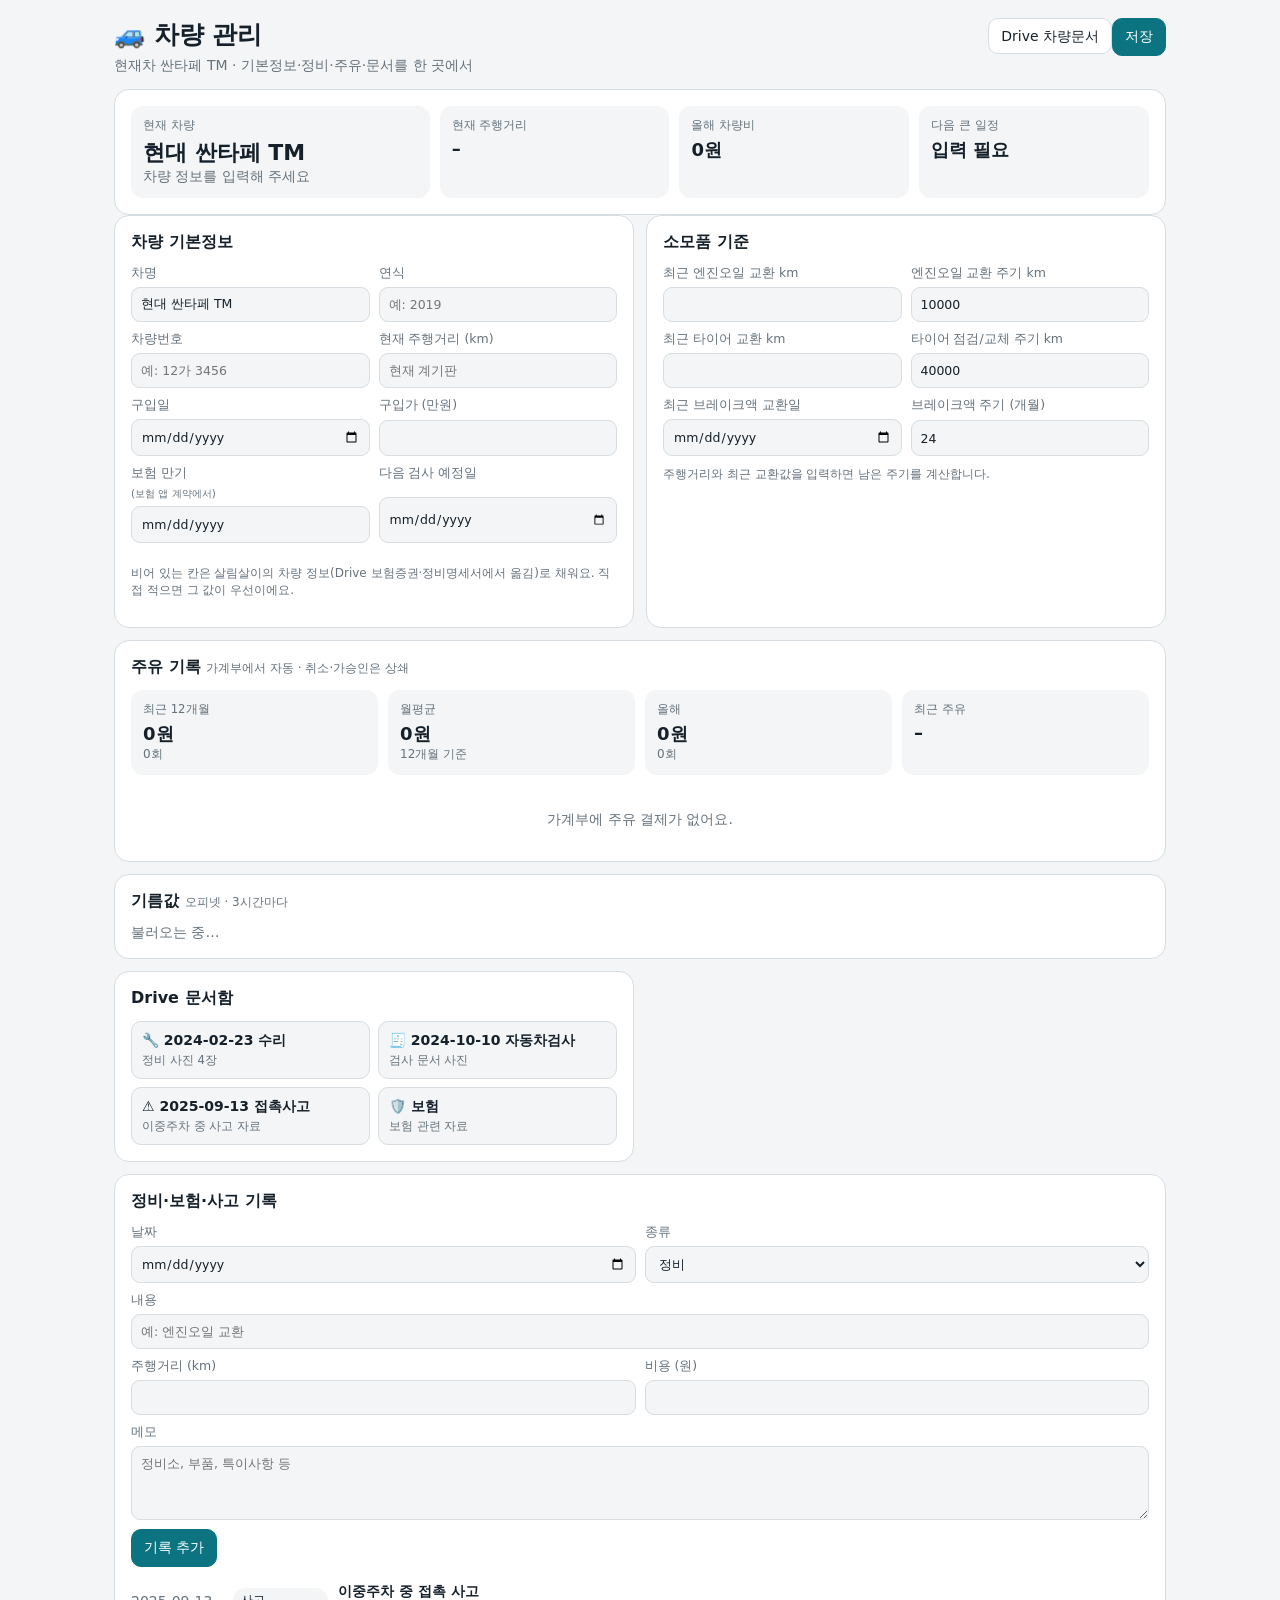
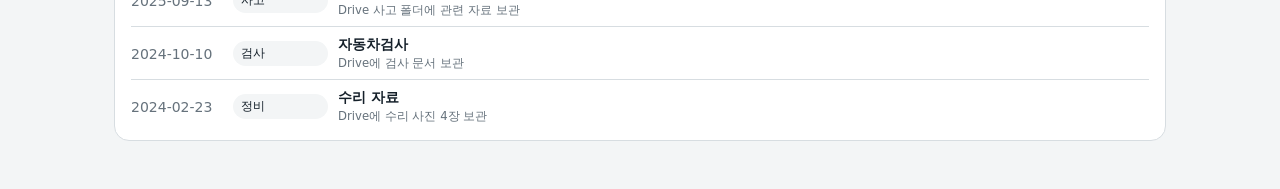
==== car.html @ ea266c2a "차량: 휴대폰에서 좌우로 넘치던 화면 고침(주유 요약·기름값·기록 줄 2열, 긴 주유소 이름 줄바꿈, 표 가로 스크롤) · 다음 검사 예정일을 공단 안내(검사 가능 기간 끝)에서 " ====
<!doctype html><html lang="ko"><head><meta charset="utf-8"><meta name="viewport" content="width=device-width,initial-scale=1"><title>차량 관리 · 상지홈</title><style>
:root{--bg:#f3f5f6;--card:#fff;--ink:#15202a;--muted:#66727c;--line:#d7dde1;--accent:#0c7480;--warn:#a85d20;--bad:#b43b34;color-scheme:light}
@media(prefers-color-scheme:dark){:root:not([data-theme="light"]){--bg:#0e1419;--card:#161e25;--ink:#e4eaee;--muted:#9aa7b1;--line:#2a3641;--accent:#4db8c2;--accent-ink:#0e1419;--warn:#e0a15d;--bad:#ee7a62;color-scheme:dark}}
:root[data-theme="dark"]{--bg:#0e1419;--card:#161e25;--ink:#e4eaee;--muted:#9aa7b1;--line:#2a3641;--accent:#4db8c2;--accent-ink:#0e1419;--warn:#e0a15d;--bad:#ee7a62;color-scheme:dark}
*{box-sizing:border-box}body{margin:0;background:var(--bg);color:var(--ink);font:14px system-ui,-apple-system,"Apple SD Gothic Neo","Malgun Gothic",sans-serif}.wrap{max-width:1080px;margin:auto;padding:18px 14px 48px}.top{display:flex;justify-content:space-between;gap:16px;align-items:flex-start;margin-bottom:14px}.top h1{margin:0 0 6px;font-size:25px}.top p{margin:0;color:var(--muted)}button,a.btn{border:1px solid var(--line);border-radius:10px;background:var(--card);color:var(--ink);padding:9px 12px;font:inherit;text-decoration:none;cursor:pointer}.primary{background:var(--accent)!important;color:var(--accent-ink,#fff)!important;border-color:var(--accent)!important}.grid{display:grid;grid-template-columns:repeat(12,1fr);gap:12px}.card{grid-column:span 12;background:var(--card);border:1px solid var(--line);border-radius:15px;padding:16px}.half{grid-column:span 6}.third{grid-column:span 4}@media(max-width:760px){.half,.third{grid-column:span 12}.top{display:block}.top .actions{margin-top:10px;display:flex;flex-wrap:wrap;gap:7px}}h2{font-size:16px;margin:0 0 12px}.hero{display:grid;grid-template-columns:1.3fr repeat(3,1fr);gap:10px}.metric{background:var(--bg);border-radius:12px;padding:12px}.metric small{display:block;color:var(--muted);margin-bottom:5px}.metric b{font-size:18px}.hero .vehicle b{font-size:22px}@media(max-width:760px){.hero{grid-template-columns:1fr 1fr}.hero .vehicle{grid-column:span 2}}.form{display:grid;grid-template-columns:repeat(2,minmax(0,1fr));gap:9px}.form label{display:grid;gap:5px;color:var(--muted);font-size:12.5px}.form input,.form select,.form textarea{width:100%;border:1px solid var(--line);border-radius:9px;background:var(--bg);color:var(--ink);padding:9px;font:inherit}.form textarea{min-height:74px;resize:vertical}.full{grid-column:1/-1}.row{display:flex;gap:8px;flex-wrap:wrap}.muted{color:var(--muted)}.timeline{display:grid;gap:8px}.event{display:grid;grid-template-columns:92px 95px 1fr auto;gap:10px;align-items:center;border-top:1px solid var(--line);padding-top:9px}.event:first-child{border-top:0;padding-top:0}.event time{font-variant-numeric:tabular-nums;color:var(--muted)}.pill{display:inline-flex;align-items:center;border-radius:999px;background:var(--bg);padding:4px 8px;font-size:12px}.event strong{display:block}.event small{color:var(--muted)}@media(max-width:680px){.event{grid-template-columns:84px 1fr}.event .pill{grid-column:2}.event .cost{grid-column:2}}.cost{font-weight:700;text-align:right}.good{color:var(--accent)}.warn{color:var(--warn)}.bad{color:var(--bad)}.docs{display:grid;grid-template-columns:repeat(2,1fr);gap:8px}.docs a{display:block;border:1px solid var(--line);border-radius:10px;padding:10px;text-decoration:none;color:var(--ink);background:var(--bg)}.docs a small{display:block;color:var(--muted);margin-top:3px}.plan{border-left:4px solid var(--accent);padding-left:13px}.plan h3{margin:0 0 5px}.plan p{margin:3px 0;color:var(--muted)}.plan .money{font-size:23px;font-weight:800;color:var(--ink)}.bar{height:8px;border-radius:8px;background:var(--bg);overflow:hidden;margin:8px 0}.bar i{height:100%;display:block;background:var(--accent)}.empty{color:var(--muted);padding:16px 0;text-align:center}.facts{display:grid;grid-template-columns:auto 1fr;gap:3px 12px;margin:12px 0 0;font-size:12.5px}.facts dt{color:var(--muted)}.facts dd{margin:0}.fuel table{width:100%;border-collapse:collapse;font-size:13px}.fuel th{text-align:left;color:var(--muted);font-weight:600;font-size:12px;padding:5px 6px;border-bottom:1px solid var(--line)}.fuel td{padding:5px 6px;border-top:1px solid var(--line);font-variant-numeric:tabular-nums}.fuel td.r,.fuel th.r{text-align:right}.fuel .wrapx{max-height:360px;overflow:auto}.del{padding:5px 8px;font-size:12px}.foot{margin-top:10px;color:var(--muted);font-size:12px}
#heroCard.withphoto{display:grid;grid-template-columns:300px 1fr;gap:10px;align-items:stretch}.photo{margin:0;background:#0b0f13;border-radius:12px;overflow:hidden;position:relative;min-height:150px}.photo img{display:block;width:100%;height:100%;max-height:190px;object-fit:contain}.photo figcaption{position:absolute;left:0;right:0;bottom:0;padding:3px 7px;font-size:10.5px;color:#cfd6db;background:rgba(0,0,0,.55);white-space:nowrap;overflow:hidden;text-overflow:ellipsis}.photo figcaption a{color:inherit}@media(max-width:760px){#heroCard.withphoto{grid-template-columns:1fr}.photo img{height:170px}}
.wrapx{overflow-x:auto;max-width:100%}.event>*{min-width:0}.event strong,.event small{overflow-wrap:anywhere}@media(max-width:620px){html,body{overflow-x:hidden}#fuelSum,#gas .hero{grid-template-columns:1fr 1fr!important}#gas .hero>.metric:last-child{grid-column:span 2}.event{grid-template-columns:auto minmax(0,1fr)!important}.event>:nth-child(n+3){grid-column:2}#gas .event{grid-template-columns:auto minmax(0,1fr) auto!important}#gas .event>:nth-child(3){grid-column:auto}}</style></head><body><div class="wrap">
<header class="top"><div><h1>🚙 차량 관리</h1><p>현재차 싼타페 TM · 기본정보·정비·주유·문서를 한 곳에서</p></div><div class="actions"><a class="btn" href="https://drive.google.com/drive/folders/1-2au3-GEHLOL2vjOGSIcdPZYxBs-FfUP" target="_blank" rel="noopener">Drive 차량문서</a><button id="save" class="primary" type="button">저장</button></div></header>
<section class="card" id="heroCard"><figure class="photo" id="photo" hidden><img id="photoImg" alt="" loading="lazy"><figcaption id="photoCap"></figcaption></figure><div class="hero"><div class="metric vehicle"><small>현재 차량</small><b id="vName">현대 싼타페 TM</b><div class="muted" id="vSub">차량 정보를 입력해 주세요</div></div><div class="metric"><small>현재 주행거리</small><b id="mKm">–</b></div><div class="metric"><small>올해 차량비</small><b id="mCost">0원</b></div><div class="metric"><small>다음 큰 일정</small><b id="mNext">입력 필요</b></div></div></section>
<div class="grid">
<section class="card half"><h2>차량 기본정보</h2><div class="form"><label>차명<input id="name" value="현대 싼타페 TM"></label><label>연식<input id="year" inputmode="numeric" placeholder="예: 2019"></label><label>차량번호<input id="plate" placeholder="예: 12가 3456"></label><label>현재 주행거리 (km)<input id="km" type="number" step="100" placeholder="현재 계기판"></label><label>구입일<input id="bought" type="date"></label><label>구입가 (만원)<input id="buyPrice" type="number" step="10"></label><label>보험 만기 <small>(보험 앱 계약에서)</small><input id="insuranceEnd" type="date" readonly title="보험·보장 앱의 자동차보험 계약에서 가져와요"></label><label>다음 검사 예정일<input id="inspectionNext" type="date"></label></div><dl class="facts" id="facts"></dl><p class="foot">비어 있는 칸은 살림살이의 차량 정보(Drive 보험증권·정비명세서에서 옮김)로 채워요. 직접 적으면 그 값이 우선이에요.</p></section>
<section class="card half"><h2>소모품 기준</h2><div class="form"><label>최근 엔진오일 교환 km<input id="oilKm" type="number" step="100"></label><label>엔진오일 교환 주기 km<input id="oilEvery" type="number" step="500" value="10000"></label><label>최근 타이어 교환 km<input id="tireKm" type="number" step="100"></label><label>타이어 점검/교체 주기 km<input id="tireEvery" type="number" step="1000" value="40000"></label><label>최근 브레이크액 교환일<input id="brakeDate" type="date"></label><label>브레이크액 주기 (개월)<input id="brakeMonths" type="number" step="6" value="24"></label></div><p class="foot" id="maintHint">주행거리를 입력하면 남은 km를 계산합니다.</p></section>
<section class="card"><h2>주유 기록 <small class="muted" style="font-weight:400;font-size:12px">가계부에서 자동 · 취소·가승인은 상쇄</small></h2><div class="hero" id="fuelSum" style="grid-template-columns:repeat(4,1fr)"></div><div id="fuelMonths" class="row" style="margin:10px 0"></div><div id="fuel" class="fuel"></div></section>
<section class="card" id="gasCard"><h2>기름값 <small class="muted" style="font-weight:400;font-size:12px" id="gasAt">오피넷 · 3시간마다</small></h2><div id="gas" class="muted">불러오는 중…</div></section>
<section class="card half"><h2>Drive 문서함</h2><div class="docs"><a href="https://drive.google.com/drive/folders/18yjfYc2rcGBBI8PC6Z0bxqDuGfOh4yv8" target="_blank" rel="noopener"><b>🔧 2024-02-23 수리</b><small>정비 사진 4장</small></a><a href="https://drive.google.com/drive/folders/1lXQfazaVj2HcWOAPhGES50J_a03p-rsW" target="_blank" rel="noopener"><b>🧾 2024-10-10 자동차검사</b><small>검사 문서 사진</small></a><a href="https://drive.google.com/drive/folders/129gYypBc62s1iFyVO2I1p5tGKuO8zocn" target="_blank" rel="noopener"><b>⚠️ 2025-09-13 접촉사고</b><small>이중주차 중 사고 자료</small></a><a href="https://drive.google.com/drive/folders/1CTnV4axRnRHpMFiMWh-sFeSYUdoZ6QjY" target="_blank" rel="noopener"><b>🛡️ 보험</b><small>보험 관련 자료</small></a></div></section>
<section class="card"><h2>정비·보험·사고 기록</h2><div class="form"><label>날짜<input id="rDate" type="date"></label><label>종류<select id="rType"><option>정비</option><option>소모품</option><option>보험</option><option>검사</option><option>세금</option><option>세차</option><option>사고</option><option>기타</option></select></label><label class="full">내용<input id="rTitle" placeholder="예: 엔진오일 교환"></label><label>주행거리 (km)<input id="rKm" type="number" step="100"></label><label>비용 (원)<input id="rCost" type="number" step="1000"></label><label class="full">메모<textarea id="rNote" placeholder="정비소, 부품, 특이사항 등"></textarea></label><div class="full row"><button id="addRecord" class="primary" type="button">기록 추가</button></div></div><div class="timeline" id="records" style="margin-top:16px"></div></section>
</div></div><script>
(()=>{
const $=id=>document.getElementById(id), won=v=>Math.round(+v||0).toLocaleString('ko-KR')+'원', man=v=>Math.round(+v||0).toLocaleString('ko-KR')+'만원';
const DRIVE_ROOT='https://drive.google.com/drive/folders/1-2au3-GEHLOL2vjOGSIcdPZYxBs-FfUP';
const seedRecords=[
 {id:'drive-repair-20240223',date:'2024-02-23',type:'정비',title:'수리 자료',km:null,cost:0,note:'Drive에 수리 사진 4장 보관',locked:true},
 {id:'drive-inspect-20241010',date:'2024-10-10',type:'검사',title:'자동차검사',km:null,cost:0,note:'Drive에 검사 문서 보관',locked:true},
 {id:'drive-accident-20250913',date:'2025-09-13',type:'사고',title:'이중주차 중 접촉 사고',km:null,cost:0,note:'Drive 사고 폴더에 관련 자료 보관',locked:true}
];
let state={vehicle:{name:'현대 싼타페 TM',year:'',plate:'',km:'',bought:'',buyPrice:'',insuranceEnd:'',inspectionNext:'',oilKm:'',oilEvery:10000,tireKm:'',tireEvery:40000,brakeDate:'',brakeMonths:24},records:[]};
/* 보험 만기·차량 가치·차량비·기본정보(살림살이 items)·주유(가계부)는 DB 원본에서 읽음 (여기서 따로 적지 않음) */
let DBV={insEnd:'',insName:'',value:null,cost:null,costN:0,item:null,fuel:[]};
const FUEL=/(주유|오일뱅크|에너지|칼텍스|s-?oil|에쓰오일|현대오일|알뜰|lpg|충전소)/i;
const fields=['name','year','plate','km','bought','buyPrice','inspectionNext','oilKm','oilEvery','tireKm','tireEvery','brakeDate','brakeMonths'];
function daysUntil(d){if(!d)return null;const t=new Date(),x=new Date(d+'T00:00:00');t.setHours(0,0,0,0);return Math.round((x-t)/864e5)}
function addMonths(d,m){if(!d)return null;const x=new Date(d+'T00:00:00');x.setMonth(x.getMonth()+(+m||0));return x.toISOString().slice(0,10)}
function itemRecords(){const s=(DBV.item&&DBV.item.specs)||{};return [...(s.history||[]).filter(h=>!seedRecords.some(r=>r.date===h.d)).map((h,i)=>({id:'item-h'+i,date:h.d,type:/사고/.test(h.t)?'사고':/검사/.test(h.t)?'검사':'정비',title:h.t,km:null,cost:0,note:'살림살이 차량 이력',locked:true})),...(s.odometer||[]).map((o,i)=>({id:'item-o'+i,date:o.d,type:'주행거리',title:'계기판 '+Number(o.km).toLocaleString('ko-KR')+' km',km:o.km,cost:0,note:o.src||'',locked:true}))]}
function allRecords(){const user=(state.records||[]).filter(x=>!seedRecords.some(s=>s.id===x.id)&&x.type!=='주유');return [...seedRecords,...itemRecords(),...user].sort((a,b)=>(b.date||'').localeCompare(a.date||''))}
/* 살림살이 차량 정보로 빈 칸 채우기 (직접 입력값 우선) */
function itemDefaults(){const it=DBV.item;if(!it)return{};const s=it.specs||{},od=(s.odometer||[]).slice().sort((a,b)=>String(b.d).localeCompare(String(a.d)))[0];return{name:it.name||'',year:String(s.model_year||'').match(/\d{4}/)?.[0]||'',plate:s.plate||'',km:od?String(od.km):'',bought:it.acquired_on||'',buyPrice:it.price_paid?String(Math.round(it.price_paid/1e4)):'',inspectionNext:(String(s.inspection_window||'').split('~')[1]||'').trim()}}
function readForm(){fields.forEach(k=>state.vehicle[k]=$(k).value);state.vehicle.insuranceEnd=DBV.insEnd}
function writeForm(){const d=itemDefaults();fields.forEach(k=>$(k).value=(state.vehicle[k]!==''&&state.vehicle[k]!=null&&!(k==='name'&&state.vehicle[k]==='현대 싼타페 TM'&&d.name))?state.vehicle[k]:(d[k]??state.vehicle[k]??''));$('insuranceEnd').value=DBV.insEnd||'';
 const s=(DBV.item&&DBV.item.specs)||{};const F=[['차종',s.model],['트림',s.trim],['구동',s.drive],['옵션',s.options],['루프 캐리어',s.roof_carrier],['차대번호',s.vin],['최초등록',s.first_registered],['연료',s.fuel],['승차',s.seats],['보험',s.insurance],['차량가액',s.insured_value]].filter(x=>x[1]);$('facts').innerHTML=F.map(([k,v])=>`<dt>${k}</dt><dd>${escapeHtml(v)}</dd>`).join('');
 /* 차 사진: 살림살이 차량 specs.photo (URL·출처는 DB에만) */
 const p=s.photo,ok=p&&/^https:\/\//.test(p.url||'');$('photo').hidden=!ok;$('heroCard').classList.toggle('withphoto',!!ok);
 if(ok){$('photoImg').src=p.url;$('photoImg').alt=p.note||'차량 사진';const by=[p.author,p.license,p.source].filter(Boolean).map(escapeHtml).join(' · ');$('photoCap').innerHTML=(/^https:\/\//.test(p.page||'')?`<a href="${escapeHtml(p.page)}" target="_blank" rel="noopener">사진: ${by}</a>`:`사진: ${by}`);$('photoCap').title=p.note||''}}
/* 주유: 가계부 '교통·차량' 중 주유소 결제. 같은 날 같은 금액의 취소(+)·가승인은 상쇄 */
function fuelRows(){const L=DBV.fuel.slice(),neg=L.filter(x=>x.amount<0),pos=L.filter(x=>x.amount>0);const used=new Set();pos.forEach(p=>{const i=neg.findIndex((n,j)=>!used.has(j)&&n.amount===-p.amount&&Math.abs(new Date(n.occurred_on)-new Date(p.occurred_on))<=3*864e5);if(i>=0)used.add(i)});return neg.filter((n,j)=>!used.has(j)&&!/가승인|\(취소/.test(n.memo||'')).sort((a,b)=>b.occurred_on.localeCompare(a.occurred_on))}
function renderFuel(){const R=fuelRows(),t=new Date(),y1=new Date(t.getFullYear()-1,t.getMonth(),t.getDate()).toISOString().slice(0,10),yr=String(t.getFullYear());
 const last12=R.filter(r=>r.occurred_on>=y1),sum=a=>-a.reduce((s,r)=>s+r.amount,0),months={};R.forEach(r=>{const m=r.occurred_on.slice(0,7);months[m]=(months[m]||0)-r.amount});
 $('fuelSum').innerHTML=[['최근 12개월',won(sum(last12)),last12.length+'회'],['월평균',won(sum(last12)/12),'12개월 기준'],['올해',won(sum(R.filter(r=>r.occurred_on.startsWith(yr)))),R.filter(r=>r.occurred_on.startsWith(yr)).length+'회'],['최근 주유',R[0]?R[0].occurred_on:'–',R[0]?won(-R[0].amount):'']].map(([k,v,d])=>`<div class="metric"><small>${k}</small><b>${v}</b><div class="muted" style="font-size:12px">${d}</div></div>`).join('');
 $('fuelMonths').innerHTML=Object.entries(months).sort((a,b)=>b[0].localeCompare(a[0])).slice(0,12).map(([m,v])=>`<span class="pill">${m.slice(2).replace('-','.')} ${Math.round(v/1e4)}만</span>`).join('');
 $('fuel').innerHTML=R.length?`<div class="wrapx"><table><thead><tr><th>날짜</th><th>주유소</th><th>결제</th><th class="r">금액</th></tr></thead><tbody>${R.map(r=>`<tr><td>${r.occurred_on}</td><td>${escapeHtml((r.memo||'').replace(/\s*\(.*?\)\s*$/,''))}</td><td class="muted">${escapeHtml(r.pay_method||'')}</td><td class="r">${won(-r.amount)}</td></tr>`).join('')}</tbody></table></div>`:'<div class="empty">가계부에 주유 결제가 없어요.</div>'}
async function load(){
  try{const hh=parent&&parent.__hh;if(hh&&hh.sb){const r=await hh.sb.from('app_state').select('data').eq('app','car').eq('key','inputs').maybeSingle();if(r.data&&r.data.data){const{upgrade,...d}=r.data.data;state={...state,...d,vehicle:{...state.vehicle,...(d.vehicle||{})}}}}else{const x=JSON.parse(localStorage.getItem('hh-car-v1')||'null');if(x){const{upgrade,...d}=x;state={...state,...d,vehicle:{...state.vehicle,...(d.vehicle||{})}}}}}catch(e){console.warn(e)}
  try{const hh=parent&&parent.__hh;if(hh&&hh.sb){const sb=hh.sb,y=new Date().getFullYear()+'-01-01';
    const [c,t,a]=await Promise.all([sb.from('contracts').select('title,end_date,meta').eq('kind','insurance'),sb.from('transactions').select('amount,memo,category_id,occurred_on').eq('category_id',4).gte('occurred_on',y),sb.from('accounts').select('id,meta').eq('kind','other')]);
    const ins=(c.data||[]).filter(x=>(x.meta||{}).type==='자동차'&&(x.meta||{}).ours!==false).sort((p,q)=>String(p.end_date).localeCompare(String(q.end_date)))[0];if(ins){DBV.insEnd=ins.end_date||'';DBV.insName=ins.title}
    /* 차량비: 가계부 '교통·차량' 중 대중교통 제외 */
    const car=(t.data||[]).filter(x=>x.amount<0&&!/(코레일|korail|srt|지하철|버스|택시|카카오\s*t|티머니|캐시비|대중교통)/i.test(x.memo||''));DBV.cost=-car.reduce((s,x)=>s+x.amount,0);DBV.costN=car.length;
    const y2=(new Date().getFullYear()-2)+'-01-01';const [it,fu]=await Promise.all([sb.from('items').select('id,name,acquired_on,price_paid,specs').eq('category','자동차').neq('status','판매함').order('id').limit(1),sb.from('transactions').select('amount,memo,occurred_on,pay_method').eq('category_id',4).gte('occurred_on',y2)]);
    DBV.item=(it.data||[])[0]||null;DBV.fuel=(fu.data||[]).filter(x=>FUEL.test(x.memo||''));
    const acc=(a.data||[]).find(x=>(x.meta||{}).sim==='car');if(acc){const b=await sb.from('balances').select('amount,as_of').eq('account_id',acc.id).order('as_of',{ascending:false}).limit(1);if(b.data&&b.data[0])DBV.value=+b.data[0].amount}}}catch(e){console.warn(e)}
  writeForm();render();
}
async function save(){readForm();delete state.upgrade;try{localStorage.setItem('hh-car-v1',JSON.stringify(state))}catch(e){}try{const hh=parent&&parent.__hh;if(hh&&hh.sb)await hh.sb.from('app_state').upsert({app:'car',key:'inputs',data:state,updated_at:new Date().toISOString()})}catch(e){console.warn(e)}render();const b=$('save'),old=b.textContent;b.textContent='저장됨';setTimeout(()=>b.textContent=old,900)}
function render(){readForm();const v=state.vehicle,km=+v.km||0,records=allRecords(),yr=String(new Date().getFullYear());
 $('vName').textContent=v.name||'현대 싼타페 TM';$('vSub').textContent=[v.year?`${v.year}년식`:null,v.plate||null].filter(Boolean).join(' · ')||'차량 정보를 입력해 주세요';$('mKm').textContent=km?km.toLocaleString('ko-KR')+' km':'–';
 const yearCost=DBV.cost!=null?DBV.cost:records.filter(r=>(r.date||'').startsWith(yr)).reduce((s,r)=>s+(+r.cost||0),0);$('mCost').textContent=won(yearCost);$('mCost').title=DBV.cost!=null?`가계부 '교통·차량' ${DBV.costN}건 (대중교통 제외)`:'';
 const future=[DBV.insEnd&&{d:DBV.insEnd,t:'보험'},v.inspectionNext&&{d:v.inspectionNext,t:'검사'},addMonths(v.brakeDate,v.brakeMonths)&&{d:addMonths(v.brakeDate,v.brakeMonths),t:'브레이크액'}].filter(Boolean).filter(x=>daysUntil(x.d)>=0).sort((a,b)=>a.d.localeCompare(b.d))[0];$('mNext').textContent=future?`${future.t} D-${daysUntil(future.d)}`:'입력 필요';
 const hints=[];if(km&&v.oilKm)hints.push(`엔진오일 ${Math.max(0,(+v.oilKm||0)+(+v.oilEvery||10000)-km).toLocaleString()}km 남음`);if(km&&v.tireKm)hints.push(`타이어 ${Math.max(0,(+v.tireKm||0)+(+v.tireEvery||40000)-km).toLocaleString()}km 남음`);if(v.brakeDate){const d=addMonths(v.brakeDate,v.brakeMonths);hints.push(`브레이크액 ${d} 예정`)}$('maintHint').textContent=hints.length?hints.join(' · '):'주행거리와 최근 교환값을 입력하면 남은 주기를 계산합니다.';
 renderFuel();renderGas();
 $('records').innerHTML=records.length?records.map(r=>`<div class="event"><time>${r.date||'날짜 없음'}</time><span class="pill">${r.type||'기타'}</span><div><strong>${escapeHtml(r.title||'기록')}</strong><small>${[r.km?Number(r.km).toLocaleString()+' km':null,r.note||null].filter(Boolean).join(' · ')}</small></div><div class="cost">${+r.cost?won(r.cost):''}${r.locked?'':` <button class="del" data-del="${r.id}" type="button">삭제</button>`}</div></div>`).join(''):'<div class="empty">기록이 없습니다.</div>';
}
/* 기름값: 서버 함수 fuel-prices(오피넷) — 내 차 연료(살림살이 차량 specs.fuel) 기준 경기 평균과 집·회사 근처 싼 곳, 그 차이로 아낄 수 있는 돈 */
let GAS=null,gasErr='';
async function loadGas(){try{const hh=parent&&parent.__hh;if(!hh||!hh.sb||!hh.sb.functions)return;const r=await hh.sb.functions.invoke('fuel-prices',{body:{}});if(r.error||!r.data||r.data.error){gasErr=(r.data&&r.data.error)||'불러오지 못함';}else GAS=r.data}catch(e){gasErr='불러오지 못함'}renderGas()}
function renderGas(){const el=$('gas');if(!el)return;if(!GAS){el.textContent=gasErr?(/OPINET_API_KEY/.test(gasErr)?'오피넷 키 등록 전이에요.':'기름값을 불러오지 못했어요. 잠시 뒤 다시 열어 주세요.'):'불러오는 중…';return}
 const fuelTxt=String(((DBV.item&&DBV.item.specs)||{}).fuel||''),codes=/경유|디젤|diesel/i.test(fuelTxt)?['D047']:/휘발유|가솔린|gasoline/i.test(fuelTxt)?['B027']:['D047','B027'];
 const R=fuelRows(),t=new Date(),y1=new Date(t.getFullYear()-1,t.getMonth(),t.getDate()).toISOString().slice(0,10),monthly=-R.filter(r=>r.occurred_on>=y1).reduce((a,r)=>a+r.amount,0)/12;
 $('gasAt').textContent=`오피넷 · ${new Date(GAS.at).toLocaleString('ko-KR',{month:'numeric',day:'numeric',hour:'2-digit',minute:'2-digit'})} 기준`;
 el.innerHTML=codes.map(cd=>{const nm=GAS.products[cd],gg=(GAS.gyeonggi||{})[cd],na=(GAS.national||{})[cd],ref=(gg||na||{}).price;
  const best=GAS.places.flatMap(p=>(p[cd]||[]).map(o=>({...o,where:p.k==='home'?'집 근처':'회사 근처'}))).sort((x,y)=>x.price-y.price);
  const low=best[0],liters=ref?monthly/ref:0,save=low&&ref?Math.max(0,(ref-low.price)*liters):0;
  const list=GAS.places.map(p=>`<div style="margin-top:8px"><b>${p.k==='home'?'🏠 집 근처':'🏢 회사 근처'}</b> <small class="muted">반경 5km 싼 순</small>${(p[cd]||[]).slice(0,3).map(o=>`<div class="event" style="grid-template-columns:auto 1fr auto"><time>${won(o.price)}</time><div><strong>${escapeHtml(o.name)}</strong><small>${escapeHtml(o.brand||'')} · ${o.km}km${ref?` · 경기 평균보다 ${o.price<=ref?'−':'+'}${Math.abs(ref-o.price)}원`:''}</small></div><a class="btn" href="https://map.kakao.com/link/search/${encodeURIComponent(o.name)}" target="_blank" rel="noopener">지도</a></div>`).join('')||'<small class="muted">정보 없음</small>'}</div>`).join('');
  return `<div class="hero" style="grid-template-columns:repeat(3,1fr)"><div class="metric"><small>${nm} 경기 평균</small><b>${gg?won(gg.price):'–'}</b><small>${gg&&gg.diff?(gg.diff>0?'▲':'▼')+Math.abs(gg.diff)+'원 (전일)':''}</small></div><div class="metric"><small>전국 평균</small><b>${na?won(na.price):'–'}</b></div><div class="metric"><small>가장 싼 곳 · ${low?low.where:''}</small><b>${low?won(low.price):'–'}</b><small>${save>=1000?`여기서 넣으면 월 약 ${won(Math.round(save/100)*100)} 아낌`:''}</small></div></div>${list}`}).join('<hr style="border:0;border-top:1px solid var(--line);margin:12px 0">');}
function escapeHtml(s){return String(s??'').replace(/[&<>\"]/g,c=>({'&':'&amp;','<':'&lt;','>':'&gt;','\"':'&quot;'}[c]||c))}
$('addRecord').onclick=async()=>{const title=$('rTitle').value.trim();if(!title){alert('내용을 입력해 주세요.');return}state.records=state.records||[];state.records.push({id:'r'+Date.now(),date:$('rDate').value||new Date().toISOString().slice(0,10),type:$('rType').value,title,km:+$('rKm').value||null,cost:+$('rCost').value||0,note:$('rNote').value.trim()});['rTitle','rKm','rCost','rNote'].forEach(id=>$(id).value='');await save()};
$('records').onclick=async e=>{const b=e.target.closest('[data-del]');if(!b)return;state.records=(state.records||[]).filter(r=>r.id!==b.dataset.del);await save()};
$('save').onclick=save;document.querySelectorAll('input,select,textarea').forEach(el=>el.addEventListener('change',render));load();loadGas();
})();
</script><script>/* 좌우 스와이프: 같은 메뉴의 옆 탭으로(셸 __hh.swipe) — 가로 스크롤 영역·입력칸·화면 가장자리에서는 무시 */(()=>{let x0,y0,t0,ok=false;const hs=el=>{for(;el&&el!==document.body;el=el.parentElement){const s=getComputedStyle(el);if(/(auto|scroll)/.test(s.overflowX)&&el.scrollWidth>el.clientWidth+2)return true}return false};
addEventListener("touchstart",e=>{if(e.touches.length!==1){ok=false;return}const t=e.touches[0];ok=t.clientX>16&&t.clientX<innerWidth-16&&!e.target.closest("input,textarea,select,[data-no-swipe],.sheet,dialog[open]")&&!hs(e.target);x0=t.clientX;y0=t.clientY;t0=Date.now()},{passive:true});
addEventListener("touchend",e=>{if(!ok)return;ok=false;const t=e.changedTouches[0],dx=t.clientX-x0,dy=t.clientY-y0;if(Math.abs(dx)<60||Math.abs(dy)>Math.abs(dx)*0.7||Date.now()-t0>700)return;try{const h=parent.__hh;if(h&&h.swipe)h.swipe(dx<0?"next":"prev")}catch(_){}},{passive:true})})();</script>
</body></html>
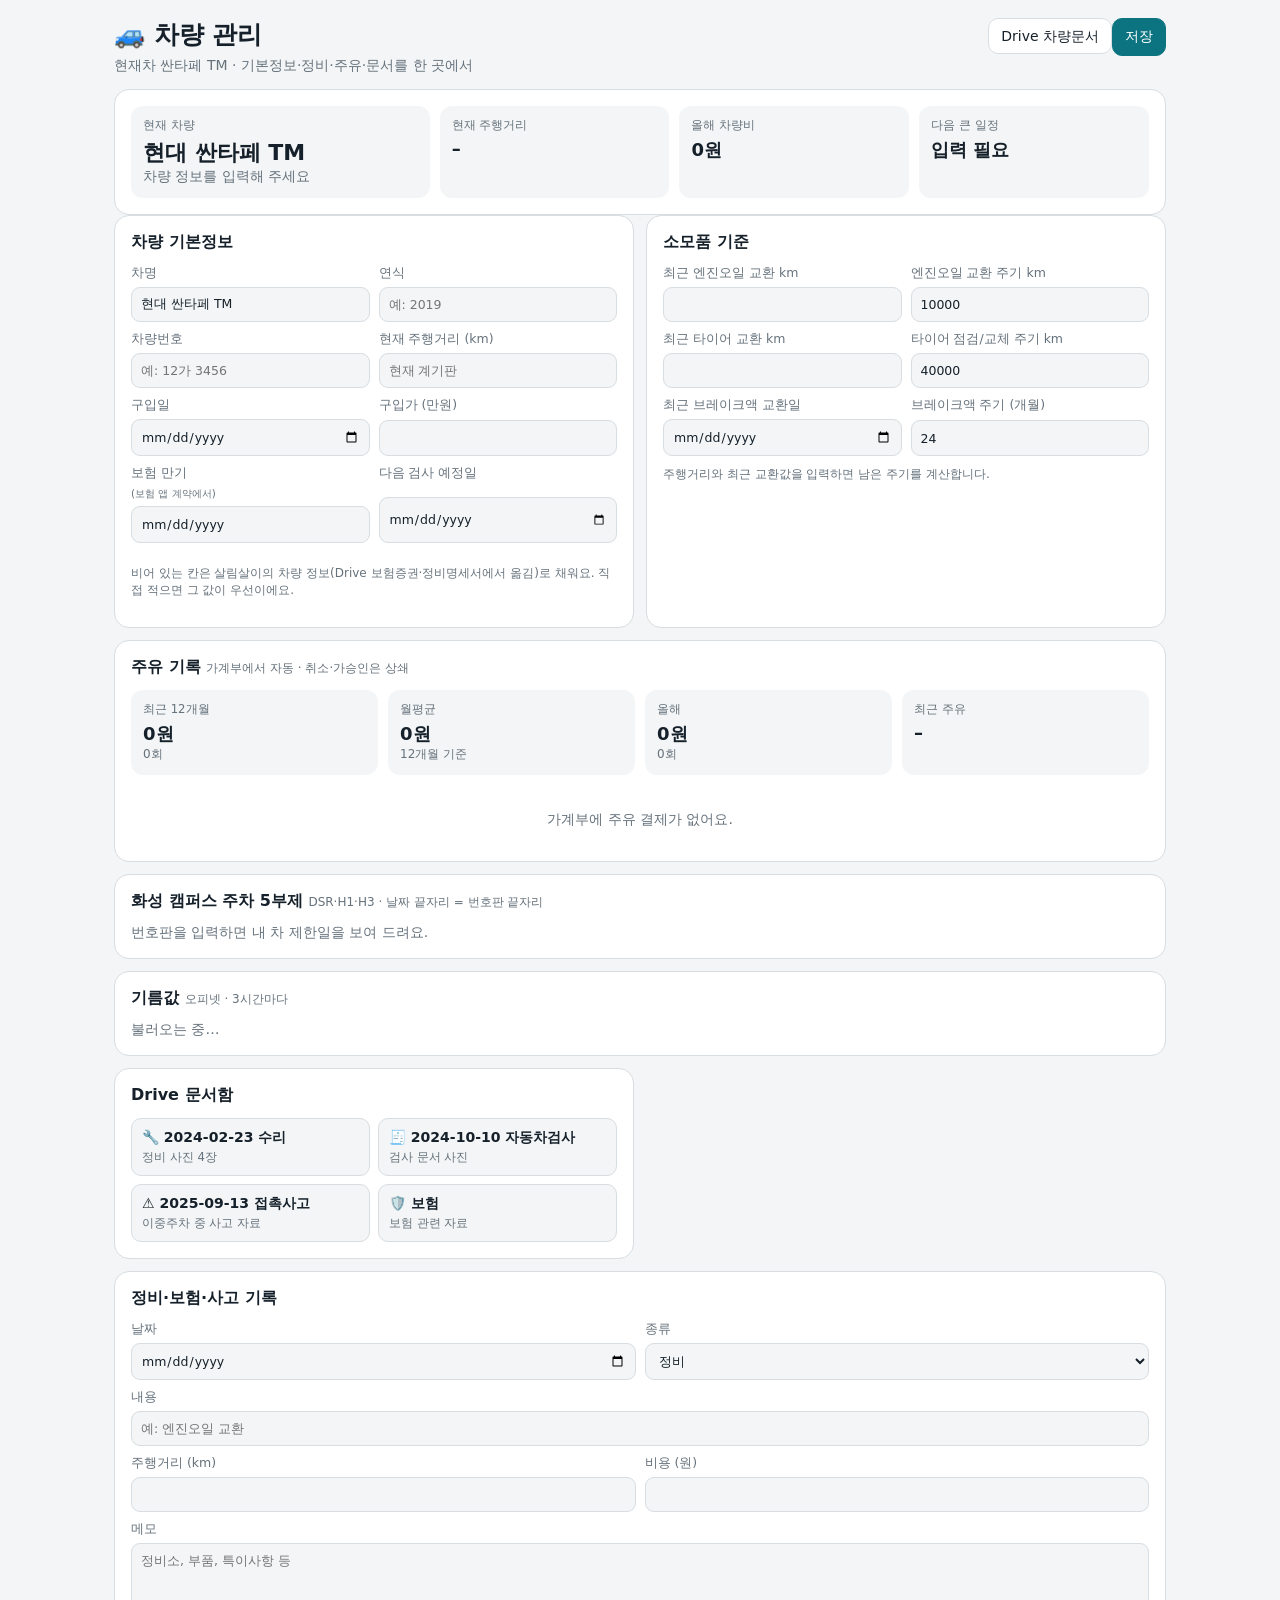
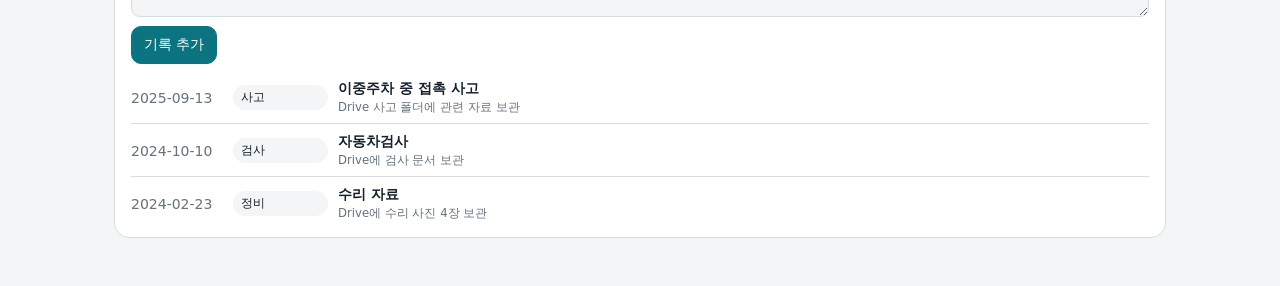
==== commit ec680528: "차량: 화성 캠퍼스 주차 5부제 카드(날짜 끝자리=번호판 끝자리, 31일 별도 지정표 2026·27, 주말 제외) — 오늘 가능 여부·내 차 다음 제한일 (sw v48)" ====
--- a/car.html
+++ b/car.html
@@ -11,6 +11,7 @@
 <section class="card half"><h2>차량 기본정보</h2><div class="form"><label>차명<input id="name" value="현대 싼타페 TM"></label><label>연식<input id="year" inputmode="numeric" placeholder="예: 2019"></label><label>차량번호<input id="plate" placeholder="예: 12가 3456"></label><label>현재 주행거리 (km)<input id="km" type="number" step="100" placeholder="현재 계기판"></label><label>구입일<input id="bought" type="date"></label><label>구입가 (만원)<input id="buyPrice" type="number" step="10"></label><label>보험 만기 <small>(보험 앱 계약에서)</small><input id="insuranceEnd" type="date" readonly title="보험·보장 앱의 자동차보험 계약에서 가져와요"></label><label>다음 검사 예정일<input id="inspectionNext" type="date"></label></div><dl class="facts" id="facts"></dl><p class="foot">비어 있는 칸은 살림살이의 차량 정보(Drive 보험증권·정비명세서에서 옮김)로 채워요. 직접 적으면 그 값이 우선이에요.</p></section>
 <section class="card half"><h2>소모품 기준</h2><div class="form"><label>최근 엔진오일 교환 km<input id="oilKm" type="number" step="100"></label><label>엔진오일 교환 주기 km<input id="oilEvery" type="number" step="500" value="10000"></label><label>최근 타이어 교환 km<input id="tireKm" type="number" step="100"></label><label>타이어 점검/교체 주기 km<input id="tireEvery" type="number" step="1000" value="40000"></label><label>최근 브레이크액 교환일<input id="brakeDate" type="date"></label><label>브레이크액 주기 (개월)<input id="brakeMonths" type="number" step="6" value="24"></label></div><p class="foot" id="maintHint">주행거리를 입력하면 남은 km를 계산합니다.</p></section>
 <section class="card"><h2>주유 기록 <small class="muted" style="font-weight:400;font-size:12px">가계부에서 자동 · 취소·가승인은 상쇄</small></h2><div class="hero" id="fuelSum" style="grid-template-columns:repeat(4,1fr)"></div><div id="fuelMonths" class="row" style="margin:10px 0"></div><div id="fuel" class="fuel"></div></section>
+<section class="card" id="p5Card"><h2>화성 캠퍼스 주차 5부제 <small class="muted" style="font-weight:400;font-size:12px">DSR·H1·H3 · 날짜 끝자리 = 번호판 끝자리</small></h2><div id="p5"></div></section>
 <section class="card" id="gasCard"><h2>기름값 <small class="muted" style="font-weight:400;font-size:12px" id="gasAt">오피넷 · 3시간마다</small></h2><div id="gas" class="muted">불러오는 중…</div></section>
 <section class="card half"><h2>Drive 문서함</h2><div class="docs"><a href="https://drive.google.com/drive/folders/18yjfYc2rcGBBI8PC6Z0bxqDuGfOh4yv8" target="_blank" rel="noopener"><b>🔧 2024-02-23 수리</b><small>정비 사진 4장</small></a><a href="https://drive.google.com/drive/folders/1lXQfazaVj2HcWOAPhGES50J_a03p-rsW" target="_blank" rel="noopener"><b>🧾 2024-10-10 자동차검사</b><small>검사 문서 사진</small></a><a href="https://drive.google.com/drive/folders/129gYypBc62s1iFyVO2I1p5tGKuO8zocn" target="_blank" rel="noopener"><b>⚠️ 2025-09-13 접촉사고</b><small>이중주차 중 사고 자료</small></a><a href="https://drive.google.com/drive/folders/1CTnV4axRnRHpMFiMWh-sFeSYUdoZ6QjY" target="_blank" rel="noopener"><b>🛡️ 보험</b><small>보험 관련 자료</small></a></div></section>
 <section class="card"><h2>정비·보험·사고 기록</h2><div class="form"><label>날짜<input id="rDate" type="date"></label><label>종류<select id="rType"><option>정비</option><option>소모품</option><option>보험</option><option>검사</option><option>세금</option><option>세차</option><option>사고</option><option>기타</option></select></label><label class="full">내용<input id="rTitle" placeholder="예: 엔진오일 교환"></label><label>주행거리 (km)<input id="rKm" type="number" step="100"></label><label>비용 (원)<input id="rCost" type="number" step="1000"></label><label class="full">메모<textarea id="rNote" placeholder="정비소, 부품, 특이사항 등"></textarea></label><div class="full row"><button id="addRecord" class="primary" type="button">기록 추가</button></div></div><div class="timeline" id="records" style="margin-top:16px"></div></section>
@@ -65,12 +66,20 @@
  const yearCost=DBV.cost!=null?DBV.cost:records.filter(r=>(r.date||'').startsWith(yr)).reduce((s,r)=>s+(+r.cost||0),0);$('mCost').textContent=won(yearCost);$('mCost').title=DBV.cost!=null?`가계부 '교통·차량' ${DBV.costN}건 (대중교통 제외)`:'';
  const future=[DBV.insEnd&&{d:DBV.insEnd,t:'보험'},v.inspectionNext&&{d:v.inspectionNext,t:'검사'},addMonths(v.brakeDate,v.brakeMonths)&&{d:addMonths(v.brakeDate,v.brakeMonths),t:'브레이크액'}].filter(Boolean).filter(x=>daysUntil(x.d)>=0).sort((a,b)=>a.d.localeCompare(b.d))[0];$('mNext').textContent=future?`${future.t} D-${daysUntil(future.d)}`:'입력 필요';
  const hints=[];if(km&&v.oilKm)hints.push(`엔진오일 ${Math.max(0,(+v.oilKm||0)+(+v.oilEvery||10000)-km).toLocaleString()}km 남음`);if(km&&v.tireKm)hints.push(`타이어 ${Math.max(0,(+v.tireKm||0)+(+v.tireEvery||40000)-km).toLocaleString()}km 남음`);if(v.brakeDate){const d=addMonths(v.brakeDate,v.brakeMonths);hints.push(`브레이크액 ${d} 예정`)}$('maintHint').textContent=hints.length?hints.join(' · '):'주행거리와 최근 교환값을 입력하면 남은 주기를 계산합니다.';
- renderFuel();renderGas();
+ renderFuel();renderGas();renderP5();
  $('records').innerHTML=records.length?records.map(r=>`<div class="event"><time>${r.date||'날짜 없음'}</time><span class="pill">${r.type||'기타'}</span><div><strong>${escapeHtml(r.title||'기록')}</strong><small>${[r.km?Number(r.km).toLocaleString()+' km':null,r.note||null].filter(Boolean).join(' · ')}</small></div><div class="cost">${+r.cost?won(r.cost):''}${r.locked?'':` <button class="del" data-del="${r.id}" type="button">삭제</button>`}</div></div>`).join(''):'<div class="empty">기록이 없습니다.</div>';
 }
 /* 기름값: 서버 함수 fuel-prices(오피넷) — 내 차 연료(살림살이 차량 specs.fuel) 기준 경기 평균과 집·회사 근처 싼 곳, 그 차이로 아낄 수 있는 돈 */
 let GAS=null,gasErr='';
 async function loadGas(){try{const hh=parent&&parent.__hh;if(!hh||!hh.sb||!hh.sb.functions)return;const r=await hh.sb.functions.invoke('fuel-prices',{body:{}});if(r.error||!r.data||r.data.error){gasErr=(r.data&&r.data.error)||'불러오지 못함';}else GAS=r.data}catch(e){gasErr='불러오지 못함'}renderGas()}
+/* 화성 캠퍼스 주차장 5부제(2026·2027 사내 공지): 날짜 끝자리 1·6→번호 1·6 … 5·0→5·0. 31일은 따로 지정, 주말·휴일·패밀리데이 미운영 */
+const P5_31={'2026-03-31':[1,6],'2026-08-31':[2,7],'2027-03-31':[3,8],'2027-05-31':[4,9],'2027-08-31':[5,0]};
+function p5Digits(ymd){const d=new Date(ymd+'T00:00:00'),w=d.getDay();if(w===0||w===6)return null;const day=+ymd.slice(8);if(day===31)return P5_31[ymd]||null;return[day%10,(day+5)%10].sort((x,y)=>x-y)}
+function renderP5(){const el=$('p5');if(!el)return;const v=state.vehicle||{},m=String(v.plate||'').match(/(\d)\D*$/);const kst=t=>new Date(t+9*36e5).toISOString().slice(0,10);
+  const today=kst(Date.now()),td=p5Digits(today);if(!m){el.innerHTML='<span class="muted">번호판을 입력하면 내 차 제한일을 보여 드려요.</span>'+(td?' · 오늘 제한: 끝번호 '+td.join('·'):'');return}
+  const p=+m[1],hit=x=>{const g=p5Digits(x);return!!g&&g.includes(p)};const next=[];for(let i=1;next.length<4&&i<60;i++){const x=kst(Date.now()+i*864e5);if(hit(x))next.push(x)}
+  const fmt=x=>{const d=new Date(x+'T00:00:00');return(d.getMonth()+1)+'/'+d.getDate()+'('+'일월화수목금토'[d.getDay()]+')'};
+  el.innerHTML='<div style="font-size:15px;font-weight:700;color:'+(hit(today)?'var(--down,#c0392b)':'inherit')+'">오늘 '+(hit(today)?'화성 주차장 못 씀 (끝번호 '+p+')':td?'주차 가능 · 오늘 제한 끝번호 '+td.join('·'):'5부제 없음')+'</div><div class="muted" style="margin-top:4px;font-size:12.5px">내 차(끝번호 '+p+') 다음 제한일: '+next.map(fmt).join(' · ')+' · 공휴일·패밀리데이는 미운영</div>'}
 function renderGas(){const el=$('gas');if(!el)return;if(!GAS){el.textContent=gasErr?(/OPINET_API_KEY/.test(gasErr)?'오피넷 키 등록 전이에요.':'기름값을 불러오지 못했어요. 잠시 뒤 다시 열어 주세요.'):'불러오는 중…';return}
  const fuelTxt=String(((DBV.item&&DBV.item.specs)||{}).fuel||''),codes=/경유|디젤|diesel/i.test(fuelTxt)?['D047']:/휘발유|가솔린|gasoline/i.test(fuelTxt)?['B027']:['D047','B027'];
  const R=fuelRows(),t=new Date(),y1=new Date(t.getFullYear()-1,t.getMonth(),t.getDate()).toISOString().slice(0,10),monthly=-R.filter(r=>r.occurred_on>=y1).reduce((a,r)=>a+r.amount,0)/12;
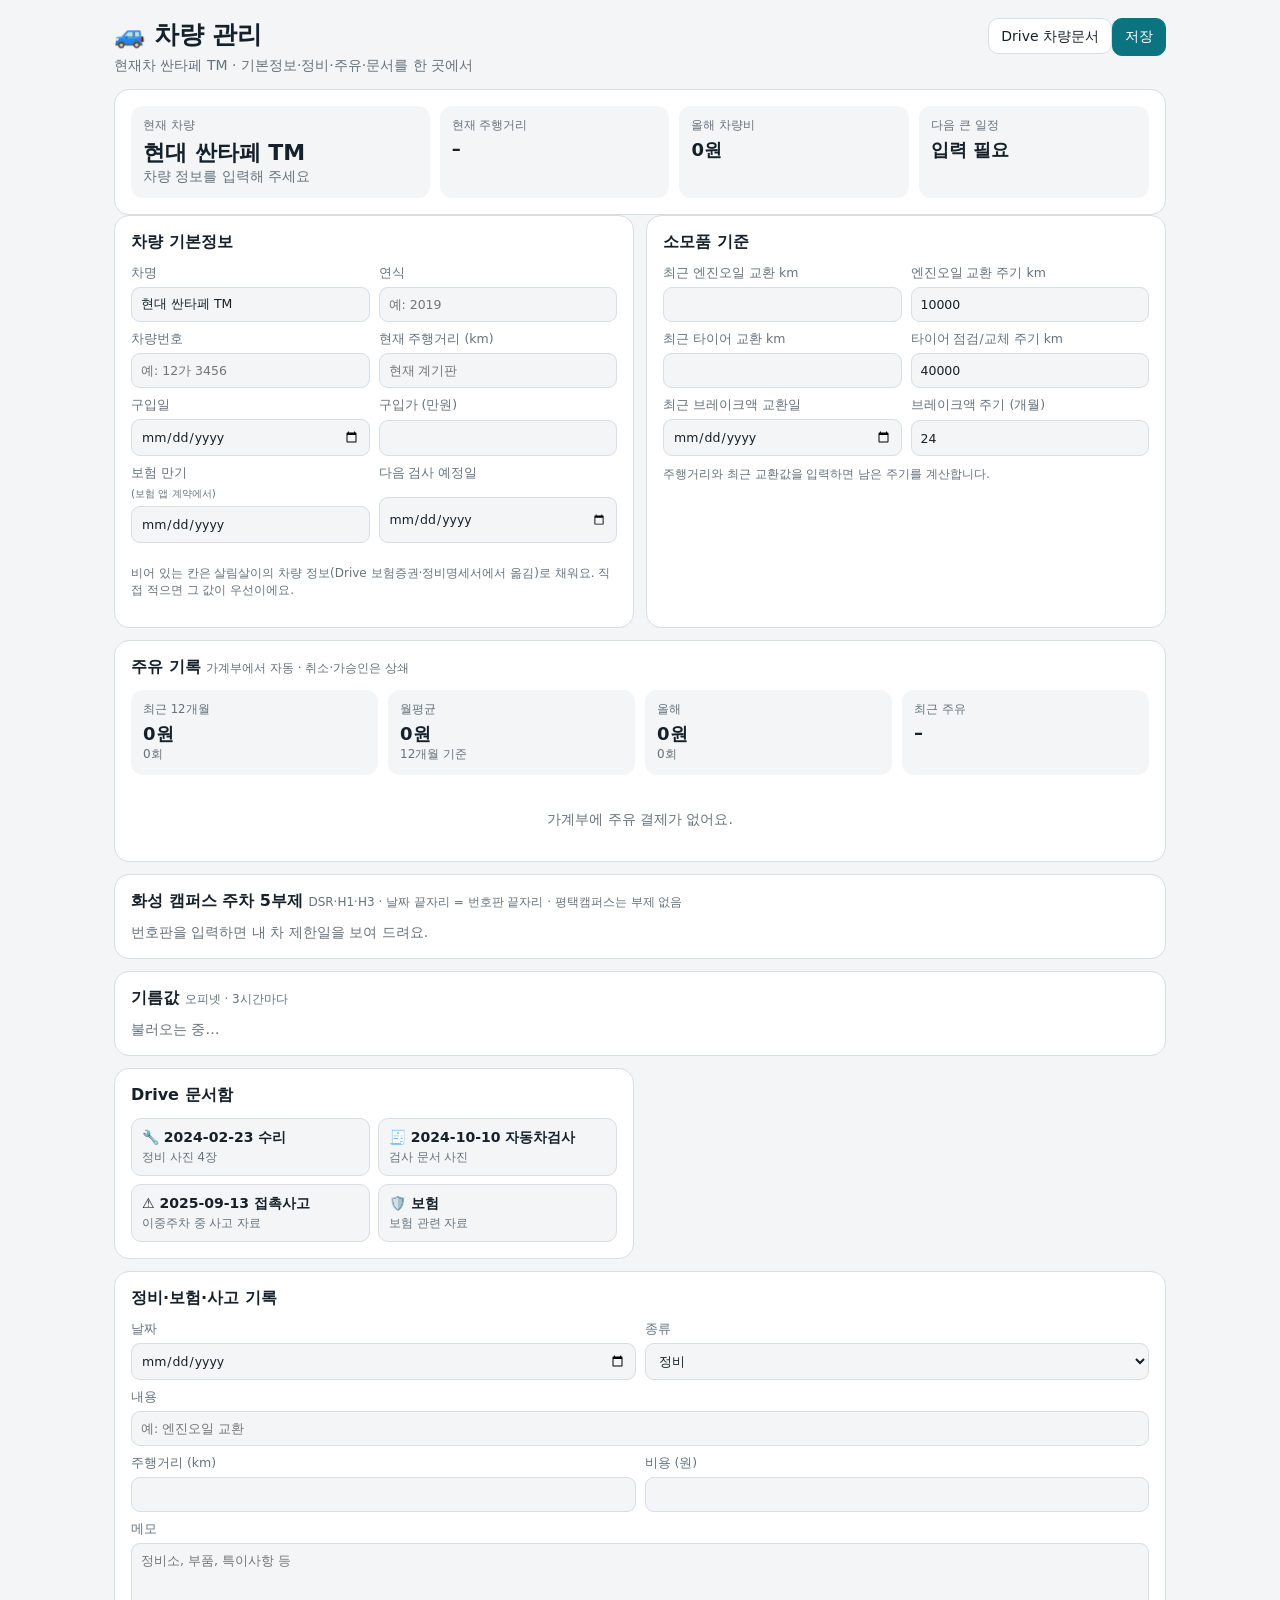
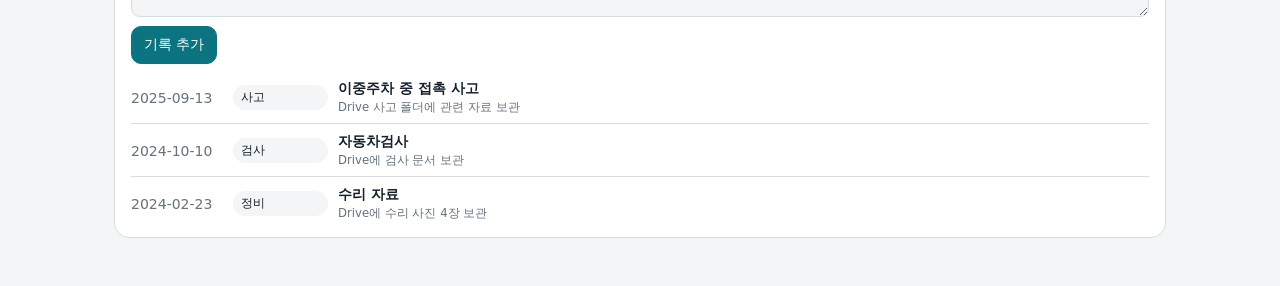
==== commit 968cb87b: "차량 5부제 카드: 평택캠퍼스는 부제 없음 표시 (sw v49)" ====
--- a/car.html
+++ b/car.html
@@ -11,7 +11,7 @@
 <section class="card half"><h2>차량 기본정보</h2><div class="form"><label>차명<input id="name" value="현대 싼타페 TM"></label><label>연식<input id="year" inputmode="numeric" placeholder="예: 2019"></label><label>차량번호<input id="plate" placeholder="예: 12가 3456"></label><label>현재 주행거리 (km)<input id="km" type="number" step="100" placeholder="현재 계기판"></label><label>구입일<input id="bought" type="date"></label><label>구입가 (만원)<input id="buyPrice" type="number" step="10"></label><label>보험 만기 <small>(보험 앱 계약에서)</small><input id="insuranceEnd" type="date" readonly title="보험·보장 앱의 자동차보험 계약에서 가져와요"></label><label>다음 검사 예정일<input id="inspectionNext" type="date"></label></div><dl class="facts" id="facts"></dl><p class="foot">비어 있는 칸은 살림살이의 차량 정보(Drive 보험증권·정비명세서에서 옮김)로 채워요. 직접 적으면 그 값이 우선이에요.</p></section>
 <section class="card half"><h2>소모품 기준</h2><div class="form"><label>최근 엔진오일 교환 km<input id="oilKm" type="number" step="100"></label><label>엔진오일 교환 주기 km<input id="oilEvery" type="number" step="500" value="10000"></label><label>최근 타이어 교환 km<input id="tireKm" type="number" step="100"></label><label>타이어 점검/교체 주기 km<input id="tireEvery" type="number" step="1000" value="40000"></label><label>최근 브레이크액 교환일<input id="brakeDate" type="date"></label><label>브레이크액 주기 (개월)<input id="brakeMonths" type="number" step="6" value="24"></label></div><p class="foot" id="maintHint">주행거리를 입력하면 남은 km를 계산합니다.</p></section>
 <section class="card"><h2>주유 기록 <small class="muted" style="font-weight:400;font-size:12px">가계부에서 자동 · 취소·가승인은 상쇄</small></h2><div class="hero" id="fuelSum" style="grid-template-columns:repeat(4,1fr)"></div><div id="fuelMonths" class="row" style="margin:10px 0"></div><div id="fuel" class="fuel"></div></section>
-<section class="card" id="p5Card"><h2>화성 캠퍼스 주차 5부제 <small class="muted" style="font-weight:400;font-size:12px">DSR·H1·H3 · 날짜 끝자리 = 번호판 끝자리</small></h2><div id="p5"></div></section>
+<section class="card" id="p5Card"><h2>화성 캠퍼스 주차 5부제 <small class="muted" style="font-weight:400;font-size:12px">DSR·H1·H3 · 날짜 끝자리 = 번호판 끝자리 · 평택캠퍼스는 부제 없음</small></h2><div id="p5"></div></section>
 <section class="card" id="gasCard"><h2>기름값 <small class="muted" style="font-weight:400;font-size:12px" id="gasAt">오피넷 · 3시간마다</small></h2><div id="gas" class="muted">불러오는 중…</div></section>
 <section class="card half"><h2>Drive 문서함</h2><div class="docs"><a href="https://drive.google.com/drive/folders/18yjfYc2rcGBBI8PC6Z0bxqDuGfOh4yv8" target="_blank" rel="noopener"><b>🔧 2024-02-23 수리</b><small>정비 사진 4장</small></a><a href="https://drive.google.com/drive/folders/1lXQfazaVj2HcWOAPhGES50J_a03p-rsW" target="_blank" rel="noopener"><b>🧾 2024-10-10 자동차검사</b><small>검사 문서 사진</small></a><a href="https://drive.google.com/drive/folders/129gYypBc62s1iFyVO2I1p5tGKuO8zocn" target="_blank" rel="noopener"><b>⚠️ 2025-09-13 접촉사고</b><small>이중주차 중 사고 자료</small></a><a href="https://drive.google.com/drive/folders/1CTnV4axRnRHpMFiMWh-sFeSYUdoZ6QjY" target="_blank" rel="noopener"><b>🛡️ 보험</b><small>보험 관련 자료</small></a></div></section>
 <section class="card"><h2>정비·보험·사고 기록</h2><div class="form"><label>날짜<input id="rDate" type="date"></label><label>종류<select id="rType"><option>정비</option><option>소모품</option><option>보험</option><option>검사</option><option>세금</option><option>세차</option><option>사고</option><option>기타</option></select></label><label class="full">내용<input id="rTitle" placeholder="예: 엔진오일 교환"></label><label>주행거리 (km)<input id="rKm" type="number" step="100"></label><label>비용 (원)<input id="rCost" type="number" step="1000"></label><label class="full">메모<textarea id="rNote" placeholder="정비소, 부품, 특이사항 등"></textarea></label><div class="full row"><button id="addRecord" class="primary" type="button">기록 추가</button></div></div><div class="timeline" id="records" style="margin-top:16px"></div></section>
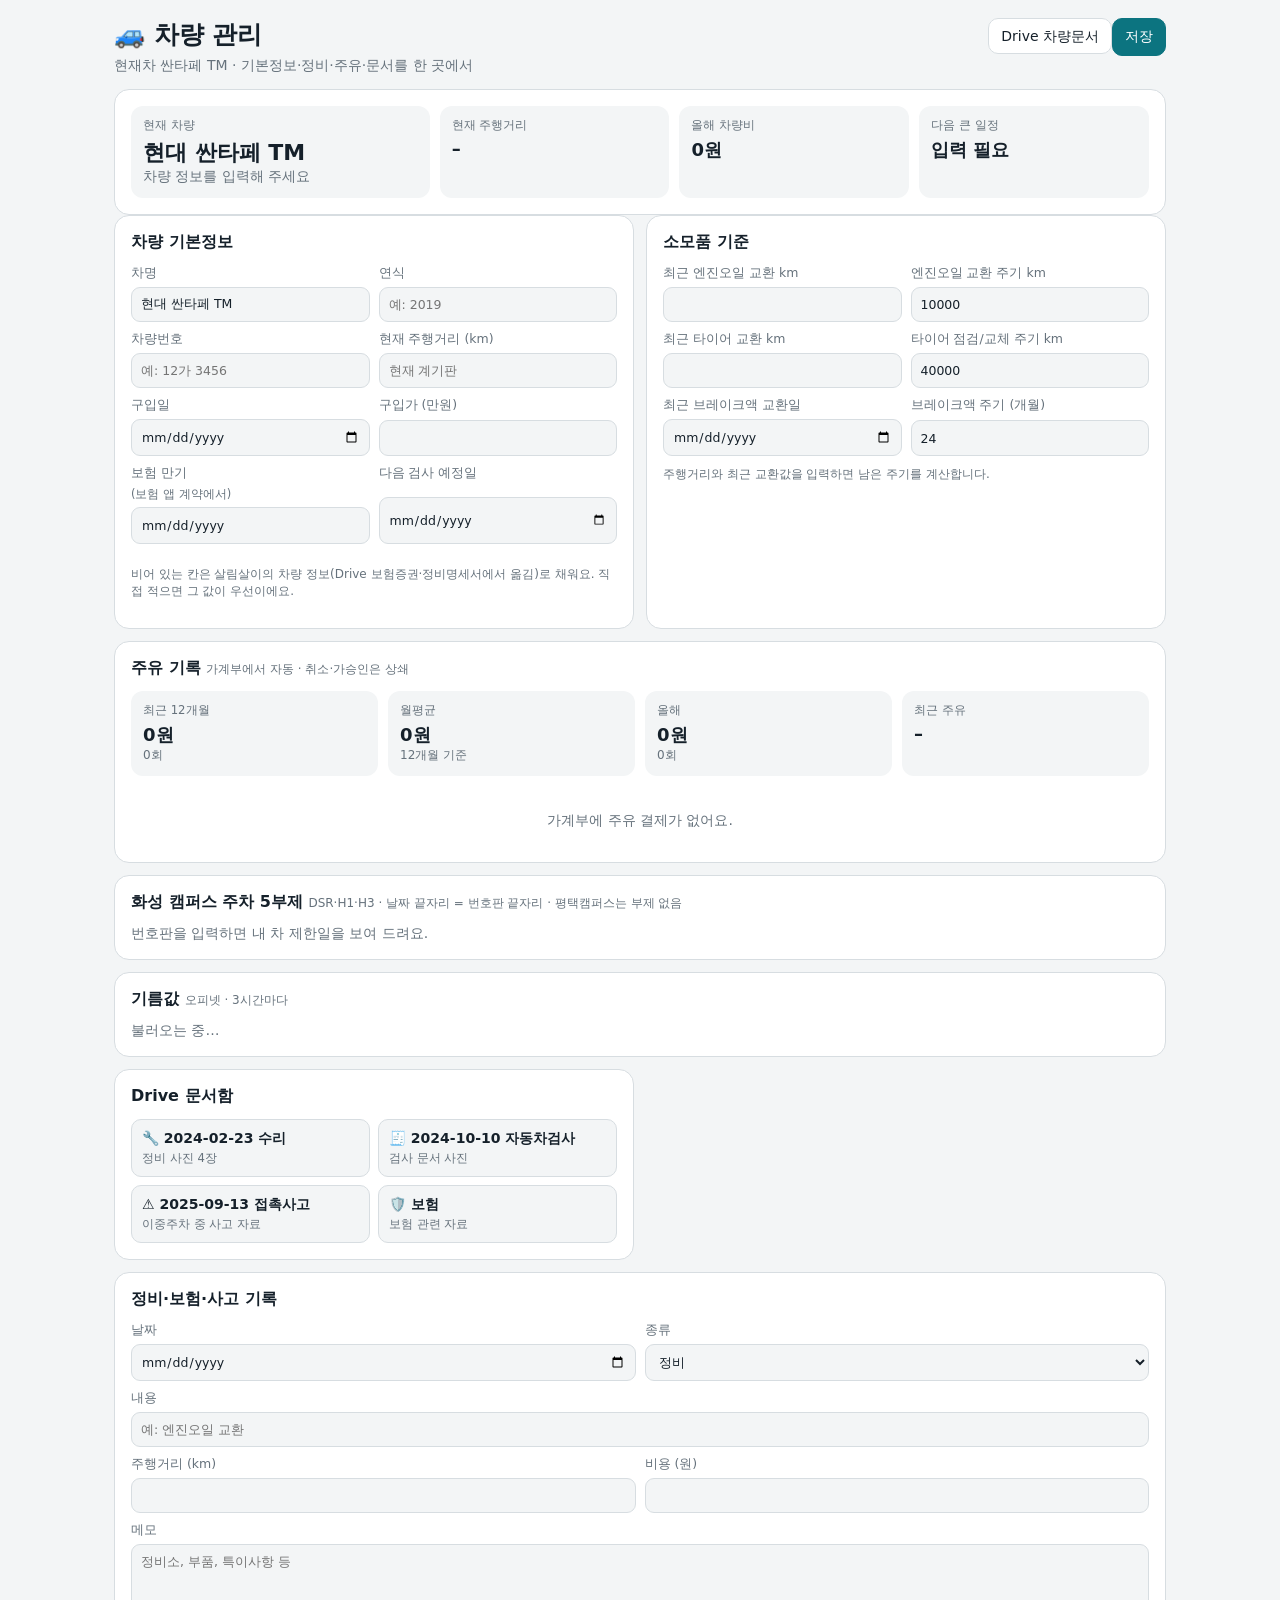
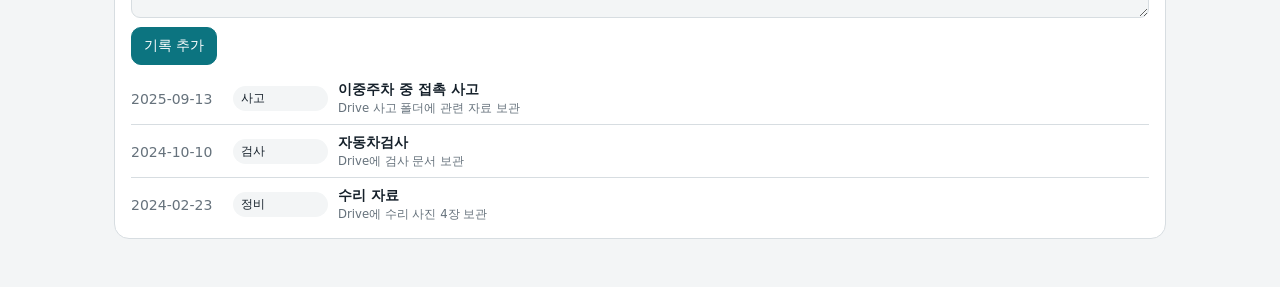
==== commit bcc8cdd3: "차량 화면 작은 글씨(10.5px) 11.5px로 (sw v70)" ====
--- a/car.html
+++ b/car.html
@@ -3,8 +3,9 @@
 @media(prefers-color-scheme:dark){:root:not([data-theme="light"]){--bg:#0e1419;--card:#161e25;--ink:#e4eaee;--muted:#9aa7b1;--line:#2a3641;--accent:#4db8c2;--accent-ink:#0e1419;--warn:#e0a15d;--bad:#ee7a62;color-scheme:dark}}
 :root[data-theme="dark"]{--bg:#0e1419;--card:#161e25;--ink:#e4eaee;--muted:#9aa7b1;--line:#2a3641;--accent:#4db8c2;--accent-ink:#0e1419;--warn:#e0a15d;--bad:#ee7a62;color-scheme:dark}
 *{box-sizing:border-box}body{margin:0;background:var(--bg);color:var(--ink);font:14px system-ui,-apple-system,"Apple SD Gothic Neo","Malgun Gothic",sans-serif}.wrap{max-width:1080px;margin:auto;padding:18px 14px 48px}.top{display:flex;justify-content:space-between;gap:16px;align-items:flex-start;margin-bottom:14px}.top h1{margin:0 0 6px;font-size:25px}.top p{margin:0;color:var(--muted)}button,a.btn{border:1px solid var(--line);border-radius:10px;background:var(--card);color:var(--ink);padding:9px 12px;font:inherit;text-decoration:none;cursor:pointer}.primary{background:var(--accent)!important;color:var(--accent-ink,#fff)!important;border-color:var(--accent)!important}.grid{display:grid;grid-template-columns:repeat(12,1fr);gap:12px}.card{grid-column:span 12;background:var(--card);border:1px solid var(--line);border-radius:15px;padding:16px}.half{grid-column:span 6}.third{grid-column:span 4}@media(max-width:760px){.half,.third{grid-column:span 12}.top{display:block}.top .actions{margin-top:10px;display:flex;flex-wrap:wrap;gap:7px}}h2{font-size:16px;margin:0 0 12px}.hero{display:grid;grid-template-columns:1.3fr repeat(3,1fr);gap:10px}.metric{background:var(--bg);border-radius:12px;padding:12px}.metric small{display:block;color:var(--muted);margin-bottom:5px}.metric b{font-size:18px}.hero .vehicle b{font-size:22px}@media(max-width:760px){.hero{grid-template-columns:1fr 1fr}.hero .vehicle{grid-column:span 2}}.form{display:grid;grid-template-columns:repeat(2,minmax(0,1fr));gap:9px}.form label{display:grid;gap:5px;color:var(--muted);font-size:12.5px}.form input,.form select,.form textarea{width:100%;border:1px solid var(--line);border-radius:9px;background:var(--bg);color:var(--ink);padding:9px;font:inherit}.form textarea{min-height:74px;resize:vertical}.full{grid-column:1/-1}.row{display:flex;gap:8px;flex-wrap:wrap}.muted{color:var(--muted)}.timeline{display:grid;gap:8px}.event{display:grid;grid-template-columns:92px 95px 1fr auto;gap:10px;align-items:center;border-top:1px solid var(--line);padding-top:9px}.event:first-child{border-top:0;padding-top:0}.event time{font-variant-numeric:tabular-nums;color:var(--muted)}.pill{display:inline-flex;align-items:center;border-radius:999px;background:var(--bg);padding:4px 8px;font-size:12px}.event strong{display:block}.event small{color:var(--muted)}@media(max-width:680px){.event{grid-template-columns:84px 1fr}.event .pill{grid-column:2}.event .cost{grid-column:2}}.cost{font-weight:700;text-align:right}.good{color:var(--accent)}.warn{color:var(--warn)}.bad{color:var(--bad)}.docs{display:grid;grid-template-columns:repeat(2,1fr);gap:8px}.docs a{display:block;border:1px solid var(--line);border-radius:10px;padding:10px;text-decoration:none;color:var(--ink);background:var(--bg)}.docs a small{display:block;color:var(--muted);margin-top:3px}.plan{border-left:4px solid var(--accent);padding-left:13px}.plan h3{margin:0 0 5px}.plan p{margin:3px 0;color:var(--muted)}.plan .money{font-size:23px;font-weight:800;color:var(--ink)}.bar{height:8px;border-radius:8px;background:var(--bg);overflow:hidden;margin:8px 0}.bar i{height:100%;display:block;background:var(--accent)}.empty{color:var(--muted);padding:16px 0;text-align:center}.facts{display:grid;grid-template-columns:auto 1fr;gap:3px 12px;margin:12px 0 0;font-size:12.5px}.facts dt{color:var(--muted)}.facts dd{margin:0}.fuel table{width:100%;border-collapse:collapse;font-size:13px}.fuel th{text-align:left;color:var(--muted);font-weight:600;font-size:12px;padding:5px 6px;border-bottom:1px solid var(--line)}.fuel td{padding:5px 6px;border-top:1px solid var(--line);font-variant-numeric:tabular-nums}.fuel td.r,.fuel th.r{text-align:right}.fuel .wrapx{max-height:360px;overflow:auto}.del{padding:5px 8px;font-size:12px}.foot{margin-top:10px;color:var(--muted);font-size:12px}
-#heroCard.withphoto{display:grid;grid-template-columns:300px 1fr;gap:10px;align-items:stretch}.photo{margin:0;background:#0b0f13;border-radius:12px;overflow:hidden;position:relative;min-height:150px}.photo img{display:block;width:100%;height:100%;max-height:190px;object-fit:contain}.photo figcaption{position:absolute;left:0;right:0;bottom:0;padding:3px 7px;font-size:10.5px;color:#cfd6db;background:rgba(0,0,0,.55);white-space:nowrap;overflow:hidden;text-overflow:ellipsis}.photo figcaption a{color:inherit}@media(max-width:760px){#heroCard.withphoto{grid-template-columns:1fr}.photo img{height:170px}}
-.wrapx{overflow-x:auto;max-width:100%}.event>*{min-width:0}.event strong,.event small{overflow-wrap:anywhere}@media(max-width:620px){html,body{overflow-x:hidden}#fuelSum,#gas .hero{grid-template-columns:1fr 1fr!important}#gas .hero>.metric:last-child{grid-column:span 2}.event{grid-template-columns:auto minmax(0,1fr)!important}.event>:nth-child(n+3){grid-column:2}#gas .event{grid-template-columns:auto minmax(0,1fr) auto!important}#gas .event>:nth-child(3){grid-column:auto}}</style></head><body><div class="wrap">
+#heroCard.withphoto{display:grid;grid-template-columns:300px 1fr;gap:10px;align-items:stretch}.photo{margin:0;background:#0b0f13;border-radius:12px;overflow:hidden;position:relative;min-height:150px}.photo img{display:block;width:100%;height:100%;max-height:190px;object-fit:contain}.photo figcaption{position:absolute;left:0;right:0;bottom:0;padding:3px 7px;font-size:11.5px;color:#cfd6db;background:rgba(0,0,0,.55);white-space:nowrap;overflow:hidden;text-overflow:ellipsis}.photo figcaption a{color:inherit}@media(max-width:760px){#heroCard.withphoto{grid-template-columns:1fr}.photo img{height:170px}}
+.wrapx{overflow-x:auto;max-width:100%}.event>*{min-width:0}.event strong,.event small{overflow-wrap:anywhere}@media(max-width:620px){html,body{overflow-x:hidden}#fuelSum,#gas .hero{grid-template-columns:1fr 1fr!important}#gas .hero>.metric:last-child{grid-column:span 2}.event{grid-template-columns:auto minmax(0,1fr)!important}.event>:nth-child(n+3){grid-column:2}#gas .event{grid-template-columns:auto minmax(0,1fr) auto!important}#gas .event>:nth-child(3){grid-column:auto}}label small{font-size:11.5px}
+</style></head><body><div class="wrap">
 <header class="top"><div><h1>🚙 차량 관리</h1><p>현재차 싼타페 TM · 기본정보·정비·주유·문서를 한 곳에서</p></div><div class="actions"><a class="btn" href="https://drive.google.com/drive/folders/1-2au3-GEHLOL2vjOGSIcdPZYxBs-FfUP" target="_blank" rel="noopener">Drive 차량문서</a><button id="save" class="primary" type="button">저장</button></div></header>
 <section class="card" id="heroCard"><figure class="photo" id="photo" hidden><img id="photoImg" alt="" loading="lazy"><figcaption id="photoCap"></figcaption></figure><div class="hero"><div class="metric vehicle"><small>현재 차량</small><b id="vName">현대 싼타페 TM</b><div class="muted" id="vSub">차량 정보를 입력해 주세요</div></div><div class="metric"><small>현재 주행거리</small><b id="mKm">–</b></div><div class="metric"><small>올해 차량비</small><b id="mCost">0원</b></div><div class="metric"><small>다음 큰 일정</small><b id="mNext">입력 필요</b></div></div></section>
 <div class="grid">
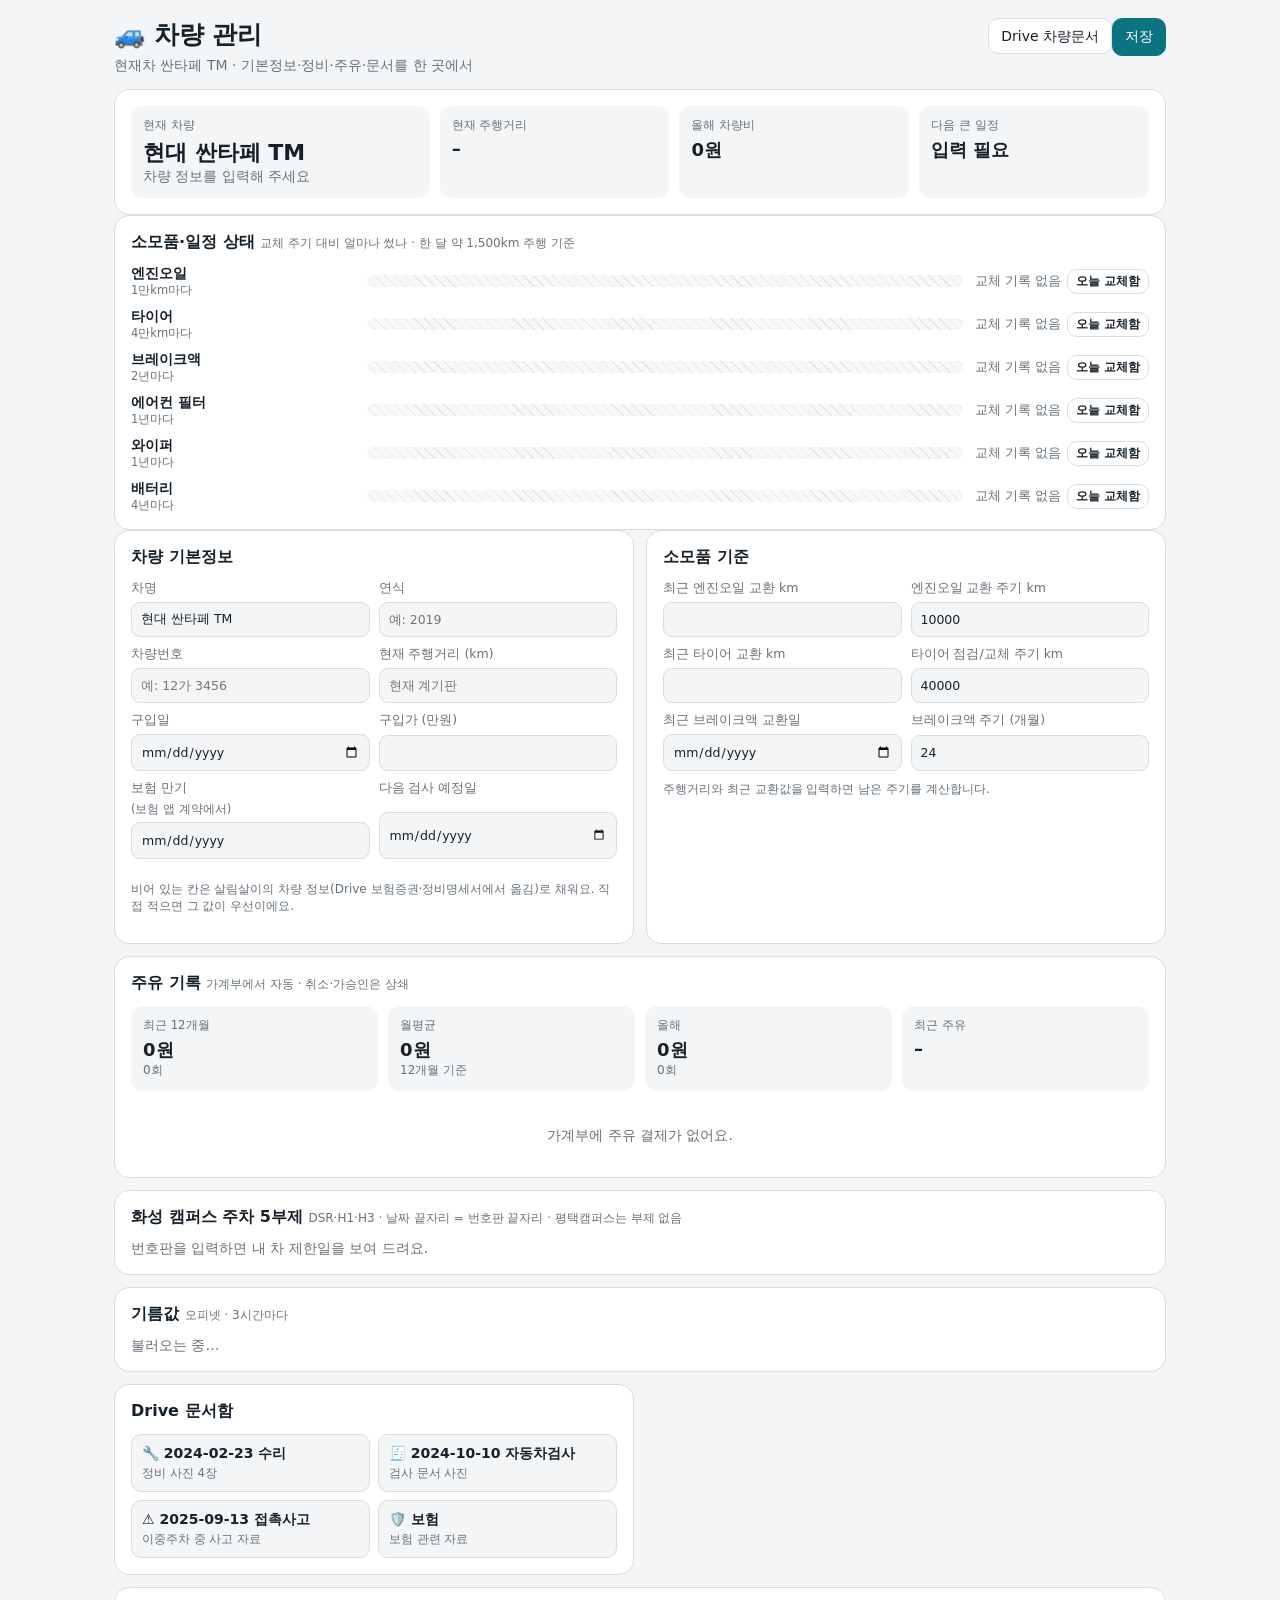
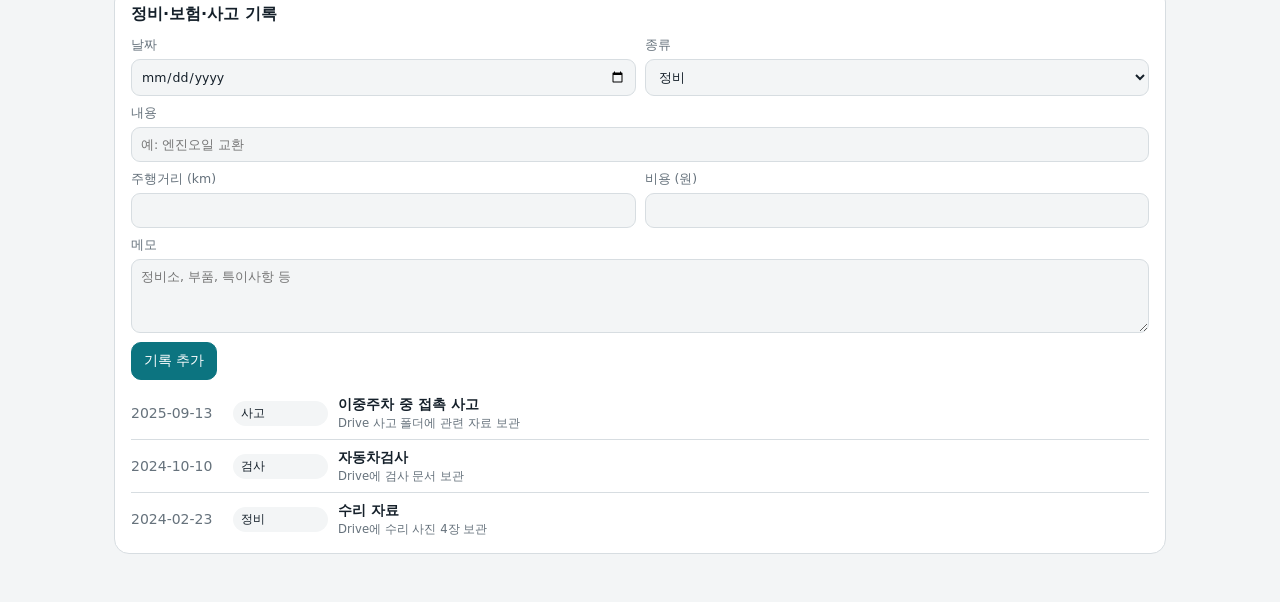
==== commit 8cadc206: "차량: 소모품·일정 상태 게이지(엔진오일·타이어 km, 브레이크액·에어컨필터·와이퍼·배터리 개월, 정기검사·자동차보험) — 80% 주황·100% 빨강, 기록 없으면 빗금 + '오늘" ====
--- a/car.html
+++ b/car.html
@@ -4,10 +4,12 @@
 :root[data-theme="dark"]{--bg:#0e1419;--card:#161e25;--ink:#e4eaee;--muted:#9aa7b1;--line:#2a3641;--accent:#4db8c2;--accent-ink:#0e1419;--warn:#e0a15d;--bad:#ee7a62;color-scheme:dark}
 *{box-sizing:border-box}body{margin:0;background:var(--bg);color:var(--ink);font:14px system-ui,-apple-system,"Apple SD Gothic Neo","Malgun Gothic",sans-serif}.wrap{max-width:1080px;margin:auto;padding:18px 14px 48px}.top{display:flex;justify-content:space-between;gap:16px;align-items:flex-start;margin-bottom:14px}.top h1{margin:0 0 6px;font-size:25px}.top p{margin:0;color:var(--muted)}button,a.btn{border:1px solid var(--line);border-radius:10px;background:var(--card);color:var(--ink);padding:9px 12px;font:inherit;text-decoration:none;cursor:pointer}.primary{background:var(--accent)!important;color:var(--accent-ink,#fff)!important;border-color:var(--accent)!important}.grid{display:grid;grid-template-columns:repeat(12,1fr);gap:12px}.card{grid-column:span 12;background:var(--card);border:1px solid var(--line);border-radius:15px;padding:16px}.half{grid-column:span 6}.third{grid-column:span 4}@media(max-width:760px){.half,.third{grid-column:span 12}.top{display:block}.top .actions{margin-top:10px;display:flex;flex-wrap:wrap;gap:7px}}h2{font-size:16px;margin:0 0 12px}.hero{display:grid;grid-template-columns:1.3fr repeat(3,1fr);gap:10px}.metric{background:var(--bg);border-radius:12px;padding:12px}.metric small{display:block;color:var(--muted);margin-bottom:5px}.metric b{font-size:18px}.hero .vehicle b{font-size:22px}@media(max-width:760px){.hero{grid-template-columns:1fr 1fr}.hero .vehicle{grid-column:span 2}}.form{display:grid;grid-template-columns:repeat(2,minmax(0,1fr));gap:9px}.form label{display:grid;gap:5px;color:var(--muted);font-size:12.5px}.form input,.form select,.form textarea{width:100%;border:1px solid var(--line);border-radius:9px;background:var(--bg);color:var(--ink);padding:9px;font:inherit}.form textarea{min-height:74px;resize:vertical}.full{grid-column:1/-1}.row{display:flex;gap:8px;flex-wrap:wrap}.muted{color:var(--muted)}.timeline{display:grid;gap:8px}.event{display:grid;grid-template-columns:92px 95px 1fr auto;gap:10px;align-items:center;border-top:1px solid var(--line);padding-top:9px}.event:first-child{border-top:0;padding-top:0}.event time{font-variant-numeric:tabular-nums;color:var(--muted)}.pill{display:inline-flex;align-items:center;border-radius:999px;background:var(--bg);padding:4px 8px;font-size:12px}.event strong{display:block}.event small{color:var(--muted)}@media(max-width:680px){.event{grid-template-columns:84px 1fr}.event .pill{grid-column:2}.event .cost{grid-column:2}}.cost{font-weight:700;text-align:right}.good{color:var(--accent)}.warn{color:var(--warn)}.bad{color:var(--bad)}.docs{display:grid;grid-template-columns:repeat(2,1fr);gap:8px}.docs a{display:block;border:1px solid var(--line);border-radius:10px;padding:10px;text-decoration:none;color:var(--ink);background:var(--bg)}.docs a small{display:block;color:var(--muted);margin-top:3px}.plan{border-left:4px solid var(--accent);padding-left:13px}.plan h3{margin:0 0 5px}.plan p{margin:3px 0;color:var(--muted)}.plan .money{font-size:23px;font-weight:800;color:var(--ink)}.bar{height:8px;border-radius:8px;background:var(--bg);overflow:hidden;margin:8px 0}.bar i{height:100%;display:block;background:var(--accent)}.empty{color:var(--muted);padding:16px 0;text-align:center}.facts{display:grid;grid-template-columns:auto 1fr;gap:3px 12px;margin:12px 0 0;font-size:12.5px}.facts dt{color:var(--muted)}.facts dd{margin:0}.fuel table{width:100%;border-collapse:collapse;font-size:13px}.fuel th{text-align:left;color:var(--muted);font-weight:600;font-size:12px;padding:5px 6px;border-bottom:1px solid var(--line)}.fuel td{padding:5px 6px;border-top:1px solid var(--line);font-variant-numeric:tabular-nums}.fuel td.r,.fuel th.r{text-align:right}.fuel .wrapx{max-height:360px;overflow:auto}.del{padding:5px 8px;font-size:12px}.foot{margin-top:10px;color:var(--muted);font-size:12px}
 #heroCard.withphoto{display:grid;grid-template-columns:300px 1fr;gap:10px;align-items:stretch}.photo{margin:0;background:#0b0f13;border-radius:12px;overflow:hidden;position:relative;min-height:150px}.photo img{display:block;width:100%;height:100%;max-height:190px;object-fit:contain}.photo figcaption{position:absolute;left:0;right:0;bottom:0;padding:3px 7px;font-size:11.5px;color:#cfd6db;background:rgba(0,0,0,.55);white-space:nowrap;overflow:hidden;text-overflow:ellipsis}.photo figcaption a{color:inherit}@media(max-width:760px){#heroCard.withphoto{grid-template-columns:1fr}.photo img{height:170px}}
+.gauge{display:grid;gap:10px}.gauge .r{display:grid;grid-template-columns:minmax(84px,22%) 1fr minmax(92px,auto);gap:12px;align-items:center}.gauge .l b{display:block;font-size:13.5px}.gauge .l small{display:block;color:var(--muted);font-size:11.5px;line-height:1.3}.gauge .tr{position:relative;height:12px;border-radius:7px;background:var(--bg)}.gauge .tr i{position:absolute;left:0;top:0;bottom:0;border-radius:7px;background:var(--accent)}.gauge .tr i.warn{background:var(--warn)}.gauge .tr i.bad{background:var(--bad)}.gauge .tr.none{background:repeating-linear-gradient(45deg,var(--bg),var(--bg) 6px,var(--line) 6px,var(--line) 7px);opacity:.7}.gauge .v{text-align:right;font-size:12.5px;font-weight:700;font-variant-numeric:tabular-nums;display:flex;gap:6px;justify-content:flex-end;align-items:center;flex-wrap:wrap}.gauge .v button{padding:4px 8px;font-size:11.5px;font-weight:600}@media(max-width:560px){.gauge .r{grid-template-columns:1fr auto}.gauge .tr{grid-column:1/-1;grid-row:2}}
 .wrapx{overflow-x:auto;max-width:100%}.event>*{min-width:0}.event strong,.event small{overflow-wrap:anywhere}@media(max-width:620px){html,body{overflow-x:hidden}#fuelSum,#gas .hero{grid-template-columns:1fr 1fr!important}#gas .hero>.metric:last-child{grid-column:span 2}.event{grid-template-columns:auto minmax(0,1fr)!important}.event>:nth-child(n+3){grid-column:2}#gas .event{grid-template-columns:auto minmax(0,1fr) auto!important}#gas .event>:nth-child(3){grid-column:auto}}label small{font-size:11.5px}
 </style></head><body><div class="wrap">
 <header class="top"><div><h1>🚙 차량 관리</h1><p>현재차 싼타페 TM · 기본정보·정비·주유·문서를 한 곳에서</p></div><div class="actions"><a class="btn" href="https://drive.google.com/drive/folders/1-2au3-GEHLOL2vjOGSIcdPZYxBs-FfUP" target="_blank" rel="noopener">Drive 차량문서</a><button id="save" class="primary" type="button">저장</button></div></header>
 <section class="card" id="heroCard"><figure class="photo" id="photo" hidden><img id="photoImg" alt="" loading="lazy"><figcaption id="photoCap"></figcaption></figure><div class="hero"><div class="metric vehicle"><small>현재 차량</small><b id="vName">현대 싼타페 TM</b><div class="muted" id="vSub">차량 정보를 입력해 주세요</div></div><div class="metric"><small>현재 주행거리</small><b id="mKm">–</b></div><div class="metric"><small>올해 차량비</small><b id="mCost">0원</b></div><div class="metric"><small>다음 큰 일정</small><b id="mNext">입력 필요</b></div></div></section>
+<section class="card"><h2>소모품·일정 상태 <small class="muted" style="font-weight:400;font-size:12px" id="gNote">교체 주기 대비 얼마나 썼나</small></h2><div id="gauge" class="gauge"></div></section>
 <div class="grid">
 <section class="card half"><h2>차량 기본정보</h2><div class="form"><label>차명<input id="name" value="현대 싼타페 TM"></label><label>연식<input id="year" inputmode="numeric" placeholder="예: 2019"></label><label>차량번호<input id="plate" placeholder="예: 12가 3456"></label><label>현재 주행거리 (km)<input id="km" type="number" step="100" placeholder="현재 계기판"></label><label>구입일<input id="bought" type="date"></label><label>구입가 (만원)<input id="buyPrice" type="number" step="10"></label><label>보험 만기 <small>(보험 앱 계약에서)</small><input id="insuranceEnd" type="date" readonly title="보험·보장 앱의 자동차보험 계약에서 가져와요"></label><label>다음 검사 예정일<input id="inspectionNext" type="date"></label></div><dl class="facts" id="facts"></dl><p class="foot">비어 있는 칸은 살림살이의 차량 정보(Drive 보험증권·정비명세서에서 옮김)로 채워요. 직접 적으면 그 값이 우선이에요.</p></section>
 <section class="card half"><h2>소모품 기준</h2><div class="form"><label>최근 엔진오일 교환 km<input id="oilKm" type="number" step="100"></label><label>엔진오일 교환 주기 km<input id="oilEvery" type="number" step="500" value="10000"></label><label>최근 타이어 교환 km<input id="tireKm" type="number" step="100"></label><label>타이어 점검/교체 주기 km<input id="tireEvery" type="number" step="1000" value="40000"></label><label>최근 브레이크액 교환일<input id="brakeDate" type="date"></label><label>브레이크액 주기 (개월)<input id="brakeMonths" type="number" step="6" value="24"></label></div><p class="foot" id="maintHint">주행거리를 입력하면 남은 km를 계산합니다.</p></section>
@@ -49,6 +51,26 @@
  $('fuelSum').innerHTML=[['최근 12개월',won(sum(last12)),last12.length+'회'],['월평균',won(sum(last12)/12),'12개월 기준'],['올해',won(sum(R.filter(r=>r.occurred_on.startsWith(yr)))),R.filter(r=>r.occurred_on.startsWith(yr)).length+'회'],['최근 주유',R[0]?R[0].occurred_on:'–',R[0]?won(-R[0].amount):'']].map(([k,v,d])=>`<div class="metric"><small>${k}</small><b>${v}</b><div class="muted" style="font-size:12px">${d}</div></div>`).join('');
  $('fuelMonths').innerHTML=Object.entries(months).sort((a,b)=>b[0].localeCompare(a[0])).slice(0,12).map(([m,v])=>`<span class="pill">${m.slice(2).replace('-','.')} ${Math.round(v/1e4)}만</span>`).join('');
  $('fuel').innerHTML=R.length?`<div class="wrapx"><table><thead><tr><th>날짜</th><th>주유소</th><th>결제</th><th class="r">금액</th></tr></thead><tbody>${R.map(r=>`<tr><td>${r.occurred_on}</td><td>${escapeHtml((r.memo||'').replace(/\s*\(.*?\)\s*$/,''))}</td><td class="muted">${escapeHtml(r.pay_method||'')}</td><td class="r">${won(-r.amount)}</td></tr>`).join('')}</tbody></table></div>`:'<div class="empty">가계부에 주유 결제가 없어요.</div>'}
+/* 소모품·일정 게이지: 마지막 교체(km·날짜)부터 주기까지 얼마나 왔나. 80% 넘으면 주황, 100% 넘으면 빨강. 기록 없으면 빗금 + '오늘 교체함' */
+const MAINT=[{k:'oil',n:'엔진오일',lk:'oilKm',ev:'oilEvery',def:10000},{k:'tire',n:'타이어',lk:'tireKm',ev:'tireEvery',def:40000},{k:'brake',n:'브레이크액',ld:'brakeDate',mo:'brakeMonths',def:24},{k:'cabin',n:'에어컨 필터',ld:'cabinDate',def:12},{k:'wiper',n:'와이퍼',ld:'wiperDate',def:12},{k:'battery',n:'배터리',ld:'batteryDate',def:48}];
+function kmPerMonth(){const o=(((DBV.item||{}).specs||{}).odometer||[]).filter(x=>x.d&&+x.km).sort((a,b)=>a.d.localeCompare(b.d));if(o.length<2)return 1500;const a=o[0],b=o[o.length-1],m=(new Date(b.d)-new Date(a.d))/(30.44*864e5);return m>1?Math.max(300,(b.km-a.km)/m):1500}
+const mDiff=(a,b)=>(new Date(b)-new Date(a))/(30.44*864e5), today=()=>new Date().toISOString().slice(0,10);
+function renderGauge(v,km){const rate=kmPerMonth(),T=today(),rows=[];
+ MAINT.forEach(m=>{let ratio=null,left='',sub='';
+  if(m.lk){const last=+v[m.lk],ev=+v[m.ev]||m.def;sub=`${(ev/1e4).toLocaleString()}만km마다`;if(last&&km){const used=km-last;ratio=used/ev;const rem=ev-used;left=rem>=0?`${Math.round(rem).toLocaleString()}km 남음 · 약 ${Math.max(0,Math.round(rem/rate))}달`:`${Math.round(-rem).toLocaleString()}km 지남`}}
+  else{const last=v[m.ld],mo=+v[m.mo]||m.def;sub=mo%12?`${mo}개월마다`:`${mo/12}년마다`;if(last){const used=mDiff(last,T);ratio=used/mo;const rem=Math.round(mo-used);left=rem>=0?`${rem}달 남음 · ${addMonths(last,mo)}`:`${-rem}달 지남`}}
+  rows.push({n:m.n,sub,ratio,left,k:m.k})});
+ /* 정기검사: 지난 검사일 → 이번 검사기간 끝, 보험: 만기 1년 전 → 만기 */
+ const hist=(((DBV.item||{}).specs||{}).history||[]).filter(h=>/검사/.test(h.t)).map(h=>h.d).sort();const lastIns=hist.pop()||'',win=String((((DBV.item||{}).specs||{}).inspection_window)||''),end=(win.split('~')[1]||'').trim()||v.inspectionNext;
+ if(lastIns&&end){const done=allRecords().some(r=>r.type==='검사'&&r.date>lastIns&&r.date<=T&&!/예약/.test(r.title||''));const d=daysUntil(end);rows.push({n:'정기검사',sub:`기간 ${win||end}`,ratio:done?0:mDiff(lastIns,T)/mDiff(lastIns,end),left:done?'올해 검사 완료':v.inspectionNext&&v.inspectionNext!==end?`예약 ${v.inspectionNext.slice(5).replace('-','/')} · 마감 D-${d}`:`마감 D-${d}`})}
+ if(DBV.insEnd){const st=new Date(DBV.insEnd);st.setFullYear(st.getFullYear()-1);const d=daysUntil(DBV.insEnd);rows.push({n:'자동차보험',sub:`만기 ${DBV.insEnd}`,ratio:mDiff(st.toISOString().slice(0,10),T)/12,left:d>=0?`D-${d}`:`${-d}일 지남`})}
+ $('gNote').textContent=`교체 주기 대비 얼마나 썼나 · 한 달 약 ${Math.round(rate).toLocaleString()}km 주행 기준`;
+ $('gauge').innerHTML=rows.map(r=>{const has=r.ratio!=null,c=!has?'':r.ratio>=1?'bad':r.ratio>=.8?'warn':'';
+  return `<div class="r"><div class="l"><b>${r.n}</b><small>${r.sub}</small></div><div class="tr${has?'':' none'}">${has?`<i class="${c}" style="width:${Math.max(2,Math.min(100,r.ratio*100)).toFixed(1)}%"></i>`:''}</div><div class="v"><span class="${c}">${has?r.left:'<span class="muted" style="font-weight:500">교체 기록 없음</span>'}</span>${r.k?`<button type="button" data-done="${r.k}">오늘 교체함</button>`:''}</div></div>`}).join('')}
+document.addEventListener('click',async e=>{const b=e.target.closest('[data-done]');if(!b)return;const m=MAINT.find(x=>x.k===b.dataset.done);if(!m)return;const v=state.vehicle,km=+v.km||0;
+ if(m.lk&&!km){alert('현재 주행거리를 먼저 입력해 주세요.');return}if(!confirm(`${m.n} 오늘 교체한 걸로 기록할까요?${m.lk?` (${km.toLocaleString()}km)`:''}`))return;
+ if(m.lk){v[m.lk]=String(km);if($(m.lk))$(m.lk).value=String(km)}else{v[m.ld]=today();if($(m.ld))$(m.ld).value=today()}
+ state.records=state.records||[];state.records.push({id:'r'+Date.now(),date:today(),type:'소모품',title:`${m.n} 교체`,km:km||null,cost:0,note:'소모품 상태에서 기록'});writeForm();await save()});
 async function load(){
   try{const hh=parent&&parent.__hh;if(hh&&hh.sb){const r=await hh.sb.from('app_state').select('data').eq('app','car').eq('key','inputs').maybeSingle();if(r.data&&r.data.data){const{upgrade,...d}=r.data.data;state={...state,...d,vehicle:{...state.vehicle,...(d.vehicle||{})}}}}else{const x=JSON.parse(localStorage.getItem('hh-car-v1')||'null');if(x){const{upgrade,...d}=x;state={...state,...d,vehicle:{...state.vehicle,...(d.vehicle||{})}}}}}catch(e){console.warn(e)}
   try{const hh=parent&&parent.__hh;if(hh&&hh.sb){const sb=hh.sb,y=new Date().getFullYear()+'-01-01';
@@ -67,7 +89,7 @@
  const yearCost=DBV.cost!=null?DBV.cost:records.filter(r=>(r.date||'').startsWith(yr)).reduce((s,r)=>s+(+r.cost||0),0);$('mCost').textContent=won(yearCost);$('mCost').title=DBV.cost!=null?`가계부 '교통·차량' ${DBV.costN}건 (대중교통 제외)`:'';
  const future=[DBV.insEnd&&{d:DBV.insEnd,t:'보험'},v.inspectionNext&&{d:v.inspectionNext,t:'검사'},addMonths(v.brakeDate,v.brakeMonths)&&{d:addMonths(v.brakeDate,v.brakeMonths),t:'브레이크액'}].filter(Boolean).filter(x=>daysUntil(x.d)>=0).sort((a,b)=>a.d.localeCompare(b.d))[0];$('mNext').textContent=future?`${future.t} D-${daysUntil(future.d)}`:'입력 필요';
  const hints=[];if(km&&v.oilKm)hints.push(`엔진오일 ${Math.max(0,(+v.oilKm||0)+(+v.oilEvery||10000)-km).toLocaleString()}km 남음`);if(km&&v.tireKm)hints.push(`타이어 ${Math.max(0,(+v.tireKm||0)+(+v.tireEvery||40000)-km).toLocaleString()}km 남음`);if(v.brakeDate){const d=addMonths(v.brakeDate,v.brakeMonths);hints.push(`브레이크액 ${d} 예정`)}$('maintHint').textContent=hints.length?hints.join(' · '):'주행거리와 최근 교환값을 입력하면 남은 주기를 계산합니다.';
- renderFuel();renderGas();renderP5();
+ renderGauge(v,km);renderFuel();renderGas();renderP5();
  $('records').innerHTML=records.length?records.map(r=>`<div class="event"><time>${r.date||'날짜 없음'}</time><span class="pill">${r.type||'기타'}</span><div><strong>${escapeHtml(r.title||'기록')}</strong><small>${[r.km?Number(r.km).toLocaleString()+' km':null,r.note||null].filter(Boolean).join(' · ')}</small></div><div class="cost">${+r.cost?won(r.cost):''}${r.locked?'':` <button class="del" data-del="${r.id}" type="button">삭제</button>`}</div></div>`).join(''):'<div class="empty">기록이 없습니다.</div>';
 }
 /* 기름값: 서버 함수 fuel-prices(오피넷) — 내 차 연료(살림살이 차량 specs.fuel) 기준 경기 평균과 집·회사 근처 싼 곳, 그 차이로 아낄 수 있는 돈 */
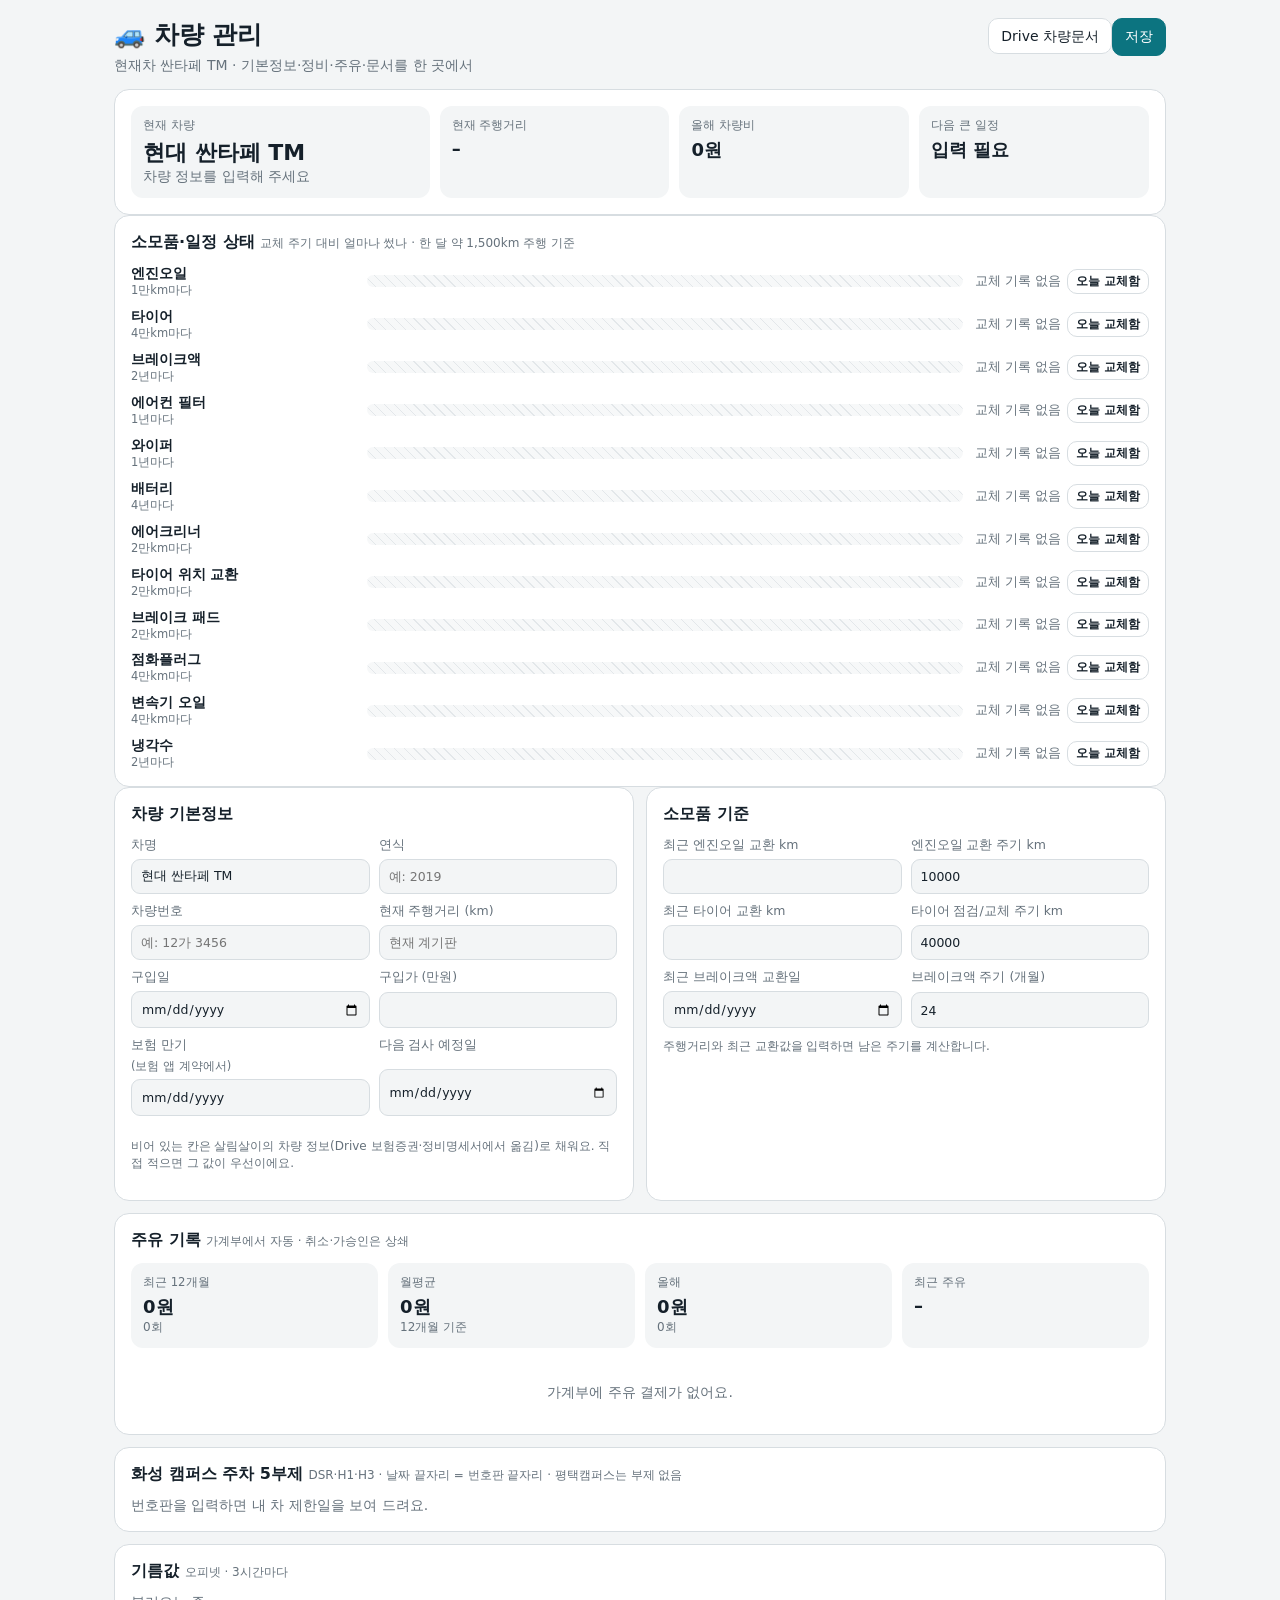
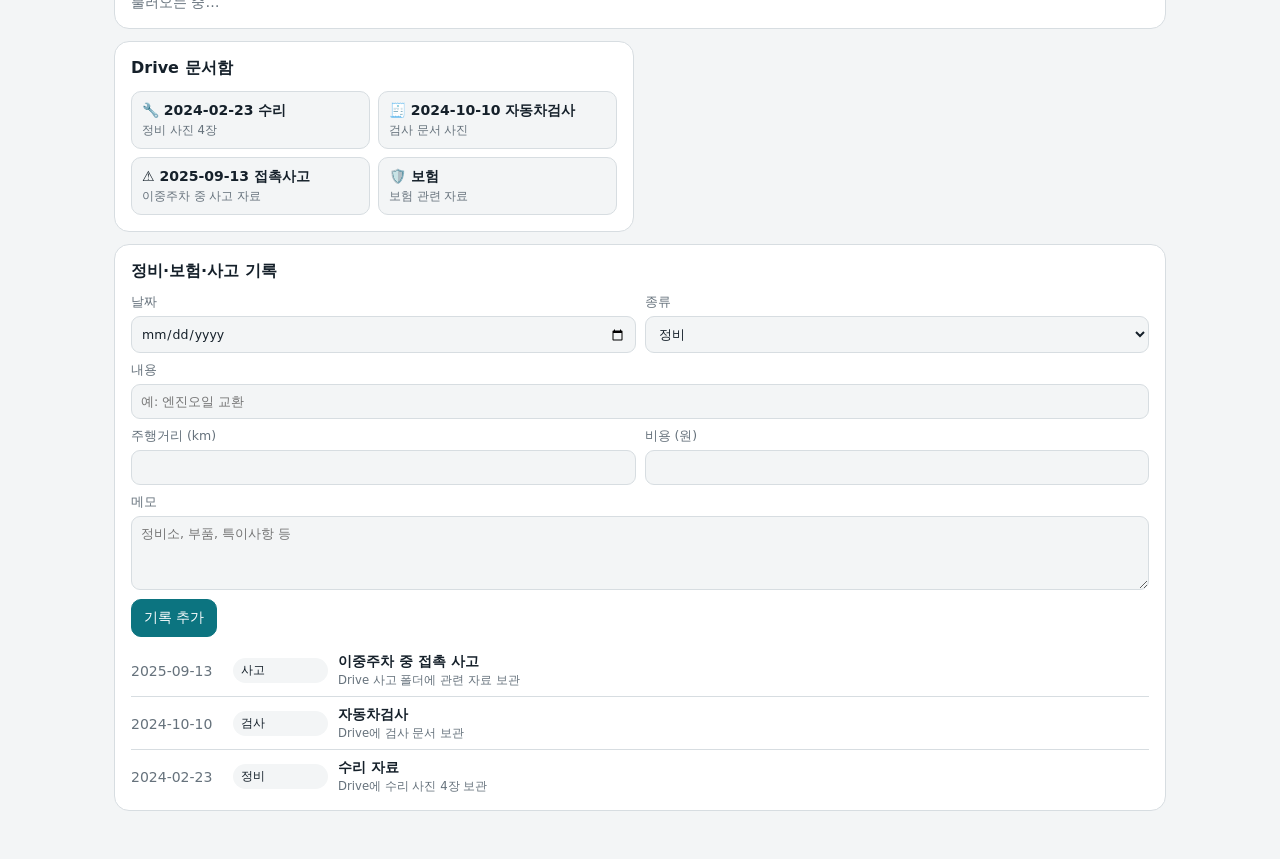
==== commit 6baff476: "차량 관리: 맨 위 '조치 필요' 카드(검사·정비 할 일 + 주기 80% 넘은 소모품, 했어요/오늘 교체함), 소모품에 에어크리너·타이어 위치 교환·브레이크 패드·점화플러그·변속기" ====
--- a/car.html
+++ b/car.html
@@ -9,6 +9,7 @@
 </style></head><body><div class="wrap">
 <header class="top"><div><h1>🚙 차량 관리</h1><p>현재차 싼타페 TM · 기본정보·정비·주유·문서를 한 곳에서</p></div><div class="actions"><a class="btn" href="https://drive.google.com/drive/folders/1-2au3-GEHLOL2vjOGSIcdPZYxBs-FfUP" target="_blank" rel="noopener">Drive 차량문서</a><button id="save" class="primary" type="button">저장</button></div></header>
 <section class="card" id="heroCard"><figure class="photo" id="photo" hidden><img id="photoImg" alt="" loading="lazy"><figcaption id="photoCap"></figcaption></figure><div class="hero"><div class="metric vehicle"><small>현재 차량</small><b id="vName">현대 싼타페 TM</b><div class="muted" id="vSub">차량 정보를 입력해 주세요</div></div><div class="metric"><small>현재 주행거리</small><b id="mKm">–</b></div><div class="metric"><small>올해 차량비</small><b id="mCost">0원</b></div><div class="metric"><small>다음 큰 일정</small><b id="mNext">입력 필요</b></div></div></section>
+<section class="card" id="actCard" hidden><h2>⚠️ 조치 필요 <small class="muted" style="font-weight:400;font-size:12px">검사·정비에서 나온 할 일과 주기가 다 된 소모품</small></h2><div id="act" class="timeline"></div></section>
 <section class="card"><h2>소모품·일정 상태 <small class="muted" style="font-weight:400;font-size:12px" id="gNote">교체 주기 대비 얼마나 썼나</small></h2><div id="gauge" class="gauge"></div></section>
 <div class="grid">
 <section class="card half"><h2>차량 기본정보</h2><div class="form"><label>차명<input id="name" value="현대 싼타페 TM"></label><label>연식<input id="year" inputmode="numeric" placeholder="예: 2019"></label><label>차량번호<input id="plate" placeholder="예: 12가 3456"></label><label>현재 주행거리 (km)<input id="km" type="number" step="100" placeholder="현재 계기판"></label><label>구입일<input id="bought" type="date"></label><label>구입가 (만원)<input id="buyPrice" type="number" step="10"></label><label>보험 만기 <small>(보험 앱 계약에서)</small><input id="insuranceEnd" type="date" readonly title="보험·보장 앱의 자동차보험 계약에서 가져와요"></label><label>다음 검사 예정일<input id="inspectionNext" type="date"></label></div><dl class="facts" id="facts"></dl><p class="foot">비어 있는 칸은 살림살이의 차량 정보(Drive 보험증권·정비명세서에서 옮김)로 채워요. 직접 적으면 그 값이 우선이에요.</p></section>
@@ -33,7 +34,8 @@
 const FUEL=/(주유|오일뱅크|에너지|칼텍스|s-?oil|에쓰오일|현대오일|알뜰|lpg|충전소)/i;
 const fields=['name','year','plate','km','bought','buyPrice','inspectionNext','oilKm','oilEvery','tireKm','tireEvery','brakeDate','brakeMonths'];
 function daysUntil(d){if(!d)return null;const t=new Date(),x=new Date(d+'T00:00:00');t.setHours(0,0,0,0);return Math.round((x-t)/864e5)}
-function addMonths(d,m){if(!d)return null;const x=new Date(d+'T00:00:00');x.setMonth(x.getMonth()+(+m||0));return x.toISOString().slice(0,10)}
+function ymd(x){return x.getFullYear()+'-'+String(x.getMonth()+1).padStart(2,'0')+'-'+String(x.getDate()).padStart(2,'0')}
+function addMonths(d,m){if(!d)return null;const x=new Date(d+'T00:00:00'),day=x.getDate();x.setDate(1);x.setMonth(x.getMonth()+(+m||0));x.setDate(Math.min(day,new Date(x.getFullYear(),x.getMonth()+1,0).getDate()));return ymd(x)}
 function itemRecords(){const s=(DBV.item&&DBV.item.specs)||{};return [...(s.history||[]).filter(h=>!seedRecords.some(r=>r.date===h.d)).map((h,i)=>({id:'item-h'+i,date:h.d,type:/사고/.test(h.t)?'사고':/검사/.test(h.t)?'검사':'정비',title:h.t,km:null,cost:0,note:'살림살이 차량 이력',locked:true})),...(s.odometer||[]).map((o,i)=>({id:'item-o'+i,date:o.d,type:'주행거리',title:'계기판 '+Number(o.km).toLocaleString('ko-KR')+' km',km:o.km,cost:0,note:o.src||'',locked:true}))]}
 function allRecords(){const user=(state.records||[]).filter(x=>!seedRecords.some(s=>s.id===x.id)&&x.type!=='주유');return [...seedRecords,...itemRecords(),...user].sort((a,b)=>(b.date||'').localeCompare(a.date||''))}
 /* 살림살이 차량 정보로 빈 칸 채우기 (직접 입력값 우선) */
@@ -52,18 +54,19 @@
  $('fuelMonths').innerHTML=Object.entries(months).sort((a,b)=>b[0].localeCompare(a[0])).slice(0,12).map(([m,v])=>`<span class="pill">${m.slice(2).replace('-','.')} ${Math.round(v/1e4)}만</span>`).join('');
  $('fuel').innerHTML=R.length?`<div class="wrapx"><table><thead><tr><th>날짜</th><th>주유소</th><th>결제</th><th class="r">금액</th></tr></thead><tbody>${R.map(r=>`<tr><td>${r.occurred_on}</td><td>${escapeHtml((r.memo||'').replace(/\s*\(.*?\)\s*$/,''))}</td><td class="muted">${escapeHtml(r.pay_method||'')}</td><td class="r">${won(-r.amount)}</td></tr>`).join('')}</tbody></table></div>`:'<div class="empty">가계부에 주유 결제가 없어요.</div>'}
 /* 소모품·일정 게이지: 마지막 교체(km·날짜)부터 주기까지 얼마나 왔나. 80% 넘으면 주황, 100% 넘으면 빨강. 기록 없으면 빗금 + '오늘 교체함' */
-const MAINT=[{k:'oil',n:'엔진오일',lk:'oilKm',ev:'oilEvery',def:10000},{k:'tire',n:'타이어',lk:'tireKm',ev:'tireEvery',def:40000},{k:'brake',n:'브레이크액',ld:'brakeDate',mo:'brakeMonths',def:24},{k:'cabin',n:'에어컨 필터',ld:'cabinDate',def:12},{k:'wiper',n:'와이퍼',ld:'wiperDate',def:12},{k:'battery',n:'배터리',ld:'batteryDate',def:48}];
+const MAINT=[{k:'oil',n:'엔진오일',lk:'oilKm',ev:'oilEvery',def:10000},{k:'tire',n:'타이어',lk:'tireKm',ev:'tireEvery',def:40000},{k:'brake',n:'브레이크액',ld:'brakeDate',mo:'brakeMonths',def:24},{k:'cabin',n:'에어컨 필터',ld:'cabinDate',def:12},{k:'wiper',n:'와이퍼',ld:'wiperDate',def:12},{k:'battery',n:'배터리',ld:'batteryDate',def:48},{k:'air',n:'에어크리너',lk:'airKm',def:20000},{k:'rotate',n:'타이어 위치 교환',lk:'rotateKm',def:20000},{k:'pad',n:'브레이크 패드',lk:'padKm',def:20000},{k:'plug',n:'점화플러그',lk:'plugKm',def:40000},{k:'atf',n:'변속기 오일',lk:'atfKm',def:40000},{k:'coolant',n:'냉각수',ld:'coolantDate',def:24}]; /* 주기: TS 자동차검사 안내문 '주요부품·소모품 관리주기' — 서버 hh_car_maint_watch()가 같은 필드로 매일 '꼭 챙길 것' 알림 */
 function kmPerMonth(){const o=(((DBV.item||{}).specs||{}).odometer||[]).filter(x=>x.d&&+x.km).sort((a,b)=>a.d.localeCompare(b.d));if(o.length<2)return 1500;const a=o[0],b=o[o.length-1],m=(new Date(b.d)-new Date(a.d))/(30.44*864e5);return m>1?Math.max(300,(b.km-a.km)/m):1500}
-const mDiff=(a,b)=>(new Date(b)-new Date(a))/(30.44*864e5), today=()=>new Date().toISOString().slice(0,10);
+const mDiff=(a,b)=>(new Date(b)-new Date(a))/(30.44*864e5), today=()=>ymd(new Date());
 function renderGauge(v,km){const rate=kmPerMonth(),T=today(),rows=[];
  MAINT.forEach(m=>{let ratio=null,left='',sub='';
   if(m.lk){const last=+v[m.lk],ev=+v[m.ev]||m.def;sub=`${(ev/1e4).toLocaleString()}만km마다`;if(last&&km){const used=km-last;ratio=used/ev;const rem=ev-used;left=rem>=0?`${Math.round(rem).toLocaleString()}km 남음 · 약 ${Math.max(0,Math.round(rem/rate))}달`:`${Math.round(-rem).toLocaleString()}km 지남`}}
   else{const last=v[m.ld],mo=+v[m.mo]||m.def;sub=mo%12?`${mo}개월마다`:`${mo/12}년마다`;if(last){const used=mDiff(last,T);ratio=used/mo;const rem=Math.round(mo-used);left=rem>=0?`${rem}달 남음 · ${addMonths(last,mo)}`:`${-rem}달 지남`}}
   rows.push({n:m.n,sub,ratio,left,k:m.k})});
+ GROWS=rows;
  /* 정기검사: 지난 검사일 → 이번 검사기간 끝, 보험: 만기 1년 전 → 만기 */
  const hist=(((DBV.item||{}).specs||{}).history||[]).filter(h=>/검사/.test(h.t)).map(h=>h.d).sort();const lastIns=hist.pop()||'',win=String((((DBV.item||{}).specs||{}).inspection_window)||''),end=(win.split('~')[1]||'').trim()||v.inspectionNext;
  if(lastIns&&end){const done=allRecords().some(r=>r.type==='검사'&&r.date>lastIns&&r.date<=T&&!/예약/.test(r.title||''));const d=daysUntil(end);rows.push({n:'정기검사',sub:`기간 ${win||end}`,ratio:done?0:mDiff(lastIns,T)/mDiff(lastIns,end),left:done?'올해 검사 완료':v.inspectionNext&&v.inspectionNext!==end?`예약 ${v.inspectionNext.slice(5).replace('-','/')} · 마감 D-${d}`:`마감 D-${d}`})}
- if(DBV.insEnd){const st=new Date(DBV.insEnd);st.setFullYear(st.getFullYear()-1);const d=daysUntil(DBV.insEnd);rows.push({n:'자동차보험',sub:`만기 ${DBV.insEnd}`,ratio:mDiff(st.toISOString().slice(0,10),T)/12,left:d>=0?`D-${d}`:`${-d}일 지남`})}
+ if(DBV.insEnd){const d=daysUntil(DBV.insEnd);rows.push({n:'자동차보험',sub:`만기 ${DBV.insEnd}`,ratio:mDiff(addMonths(DBV.insEnd,-12),T)/12,left:d>=0?`D-${d}`:`${-d}일 지남`})}
  $('gNote').textContent=`교체 주기 대비 얼마나 썼나 · 한 달 약 ${Math.round(rate).toLocaleString()}km 주행 기준`;
  $('gauge').innerHTML=rows.map(r=>{const has=r.ratio!=null,c=!has?'':r.ratio>=1?'bad':r.ratio>=.8?'warn':'';
   return `<div class="r"><div class="l"><b>${r.n}</b><small>${r.sub}</small></div><div class="tr${has?'':' none'}">${has?`<i class="${c}" style="width:${Math.max(2,Math.min(100,r.ratio*100)).toFixed(1)}%"></i>`:''}</div><div class="v"><span class="${c}">${has?r.left:'<span class="muted" style="font-weight:500">교체 기록 없음</span>'}</span>${r.k?`<button type="button" data-done="${r.k}">오늘 교체함</button>`:''}</div></div>`}).join('')}
@@ -71,6 +74,12 @@
  if(m.lk&&!km){alert('현재 주행거리를 먼저 입력해 주세요.');return}if(!confirm(`${m.n} 오늘 교체한 걸로 기록할까요?${m.lk?` (${km.toLocaleString()}km)`:''}`))return;
  if(m.lk){v[m.lk]=String(km);if($(m.lk))$(m.lk).value=String(km)}else{v[m.ld]=today();if($(m.ld))$(m.ld).value=today()}
  state.records=state.records||[];state.records.push({id:'r'+Date.now(),date:today(),type:'소모품',title:`${m.n} 교체`,km:km||null,cost:0,note:'소모품 상태에서 기록'});writeForm();await save()});
+/* 조치 필요: 열린 할 일(id todo-…, done 아님) + 게이지 80% 넘은 소모품. '했어요'로 닫음 */
+let GROWS=[];
+function renderAct(){const todo=(state.records||[]).filter(r=>/^todo-/.test(r.id||'')&&!r.done),due=GROWS.filter(r=>r.ratio!=null&&r.ratio>=.8&&r.k);
+ $('actCard').hidden=!(todo.length||due.length);
+ $('act').innerHTML=[...todo.map(r=>`<div class="event"><time>${r.date||''}</time><span class="pill bad">${escapeHtml(r.type||'정비')}</span><div><strong>${escapeHtml(r.title||'')}</strong><small>${escapeHtml(r.note||'')}</small></div><div class="cost"><button type="button" data-todo="${r.id}">했어요</button></div></div>`),...due.map(r=>`<div class="event"><time>주기</time><span class="pill ${r.ratio>=1?'bad':'warn'}">소모품</span><div><strong>${escapeHtml(r.n)}</strong><small>${escapeHtml(r.left)} · ${escapeHtml(r.sub)}</small></div><div class="cost"><button type="button" data-done="${r.k}">오늘 교체함</button></div></div>`)].join('')}
+document.addEventListener('click',async e=>{const b=e.target.closest('[data-todo]');if(!b)return;const r=(state.records||[]).find(x=>x.id===b.dataset.todo);if(!r||!confirm(`'${r.title}' 처리했나요?`))return;r.done=true;r.doneDate=today();await save()});
 async function load(){
   try{const hh=parent&&parent.__hh;if(hh&&hh.sb){const r=await hh.sb.from('app_state').select('data').eq('app','car').eq('key','inputs').maybeSingle();if(r.data&&r.data.data){const{upgrade,...d}=r.data.data;state={...state,...d,vehicle:{...state.vehicle,...(d.vehicle||{})}}}}else{const x=JSON.parse(localStorage.getItem('hh-car-v1')||'null');if(x){const{upgrade,...d}=x;state={...state,...d,vehicle:{...state.vehicle,...(d.vehicle||{})}}}}}catch(e){console.warn(e)}
   try{const hh=parent&&parent.__hh;if(hh&&hh.sb){const sb=hh.sb,y=new Date().getFullYear()+'-01-01';
@@ -89,7 +98,7 @@
  const yearCost=DBV.cost!=null?DBV.cost:records.filter(r=>(r.date||'').startsWith(yr)).reduce((s,r)=>s+(+r.cost||0),0);$('mCost').textContent=won(yearCost);$('mCost').title=DBV.cost!=null?`가계부 '교통·차량' ${DBV.costN}건 (대중교통 제외)`:'';
  const future=[DBV.insEnd&&{d:DBV.insEnd,t:'보험'},v.inspectionNext&&{d:v.inspectionNext,t:'검사'},addMonths(v.brakeDate,v.brakeMonths)&&{d:addMonths(v.brakeDate,v.brakeMonths),t:'브레이크액'}].filter(Boolean).filter(x=>daysUntil(x.d)>=0).sort((a,b)=>a.d.localeCompare(b.d))[0];$('mNext').textContent=future?`${future.t} D-${daysUntil(future.d)}`:'입력 필요';
  const hints=[];if(km&&v.oilKm)hints.push(`엔진오일 ${Math.max(0,(+v.oilKm||0)+(+v.oilEvery||10000)-km).toLocaleString()}km 남음`);if(km&&v.tireKm)hints.push(`타이어 ${Math.max(0,(+v.tireKm||0)+(+v.tireEvery||40000)-km).toLocaleString()}km 남음`);if(v.brakeDate){const d=addMonths(v.brakeDate,v.brakeMonths);hints.push(`브레이크액 ${d} 예정`)}$('maintHint').textContent=hints.length?hints.join(' · '):'주행거리와 최근 교환값을 입력하면 남은 주기를 계산합니다.';
- renderGauge(v,km);renderFuel();renderGas();renderP5();
+ renderGauge(v,km);renderAct();renderFuel();renderGas();renderP5();
  $('records').innerHTML=records.length?records.map(r=>`<div class="event"><time>${r.date||'날짜 없음'}</time><span class="pill">${r.type||'기타'}</span><div><strong>${escapeHtml(r.title||'기록')}</strong><small>${[r.km?Number(r.km).toLocaleString()+' km':null,r.note||null].filter(Boolean).join(' · ')}</small></div><div class="cost">${+r.cost?won(r.cost):''}${r.locked?'':` <button class="del" data-del="${r.id}" type="button">삭제</button>`}</div></div>`).join(''):'<div class="empty">기록이 없습니다.</div>';
 }
 /* 기름값: 서버 함수 fuel-prices(오피넷) — 내 차 연료(살림살이 차량 specs.fuel) 기준 경기 평균과 집·회사 근처 싼 곳, 그 차이로 아낄 수 있는 돈 */
@@ -113,7 +122,7 @@
   const list=GAS.places.map(p=>`<div style="margin-top:8px"><b>${p.k==='home'?'🏠 집 근처':'🏢 회사 근처'}</b> <small class="muted">반경 5km 싼 순</small>${(p[cd]||[]).slice(0,3).map(o=>`<div class="event" style="grid-template-columns:auto 1fr auto"><time>${won(o.price)}</time><div><strong>${escapeHtml(o.name)}</strong><small>${escapeHtml(o.brand||'')} · ${o.km}km${ref?` · 경기 평균보다 ${o.price<=ref?'−':'+'}${Math.abs(ref-o.price)}원`:''}</small></div><a class="btn" href="https://map.kakao.com/link/search/${encodeURIComponent(o.name)}" target="_blank" rel="noopener">지도</a></div>`).join('')||'<small class="muted">정보 없음</small>'}</div>`).join('');
   return `<div class="hero" style="grid-template-columns:repeat(3,1fr)"><div class="metric"><small>${nm} 경기 평균</small><b>${gg?won(gg.price):'–'}</b><small>${gg&&gg.diff?(gg.diff>0?'▲':'▼')+Math.abs(gg.diff)+'원 (전일)':''}</small></div><div class="metric"><small>전국 평균</small><b>${na?won(na.price):'–'}</b></div><div class="metric"><small>가장 싼 곳 · ${low?low.where:''}</small><b>${low?won(low.price):'–'}</b><small>${save>=1000?`여기서 넣으면 월 약 ${won(Math.round(save/100)*100)} 아낌`:''}</small></div></div>${list}`}).join('<hr style="border:0;border-top:1px solid var(--line);margin:12px 0">');}
 function escapeHtml(s){return String(s??'').replace(/[&<>\"]/g,c=>({'&':'&amp;','<':'&lt;','>':'&gt;','\"':'&quot;'}[c]||c))}
-$('addRecord').onclick=async()=>{const title=$('rTitle').value.trim();if(!title){alert('내용을 입력해 주세요.');return}state.records=state.records||[];state.records.push({id:'r'+Date.now(),date:$('rDate').value||new Date().toISOString().slice(0,10),type:$('rType').value,title,km:+$('rKm').value||null,cost:+$('rCost').value||0,note:$('rNote').value.trim()});['rTitle','rKm','rCost','rNote'].forEach(id=>$(id).value='');await save()};
+$('addRecord').onclick=async()=>{const title=$('rTitle').value.trim();if(!title){alert('내용을 입력해 주세요.');return}state.records=state.records||[];state.records.push({id:'r'+Date.now(),date:$('rDate').value||ymd(new Date()),type:$('rType').value,title,km:+$('rKm').value||null,cost:+$('rCost').value||0,note:$('rNote').value.trim()});['rTitle','rKm','rCost','rNote'].forEach(id=>$(id).value='');await save()};
 $('records').onclick=async e=>{const b=e.target.closest('[data-del]');if(!b)return;state.records=(state.records||[]).filter(r=>r.id!==b.dataset.del);await save()};
 $('save').onclick=save;document.querySelectorAll('input,select,textarea').forEach(el=>el.addEventListener('change',render));load();loadGas();
 })();
